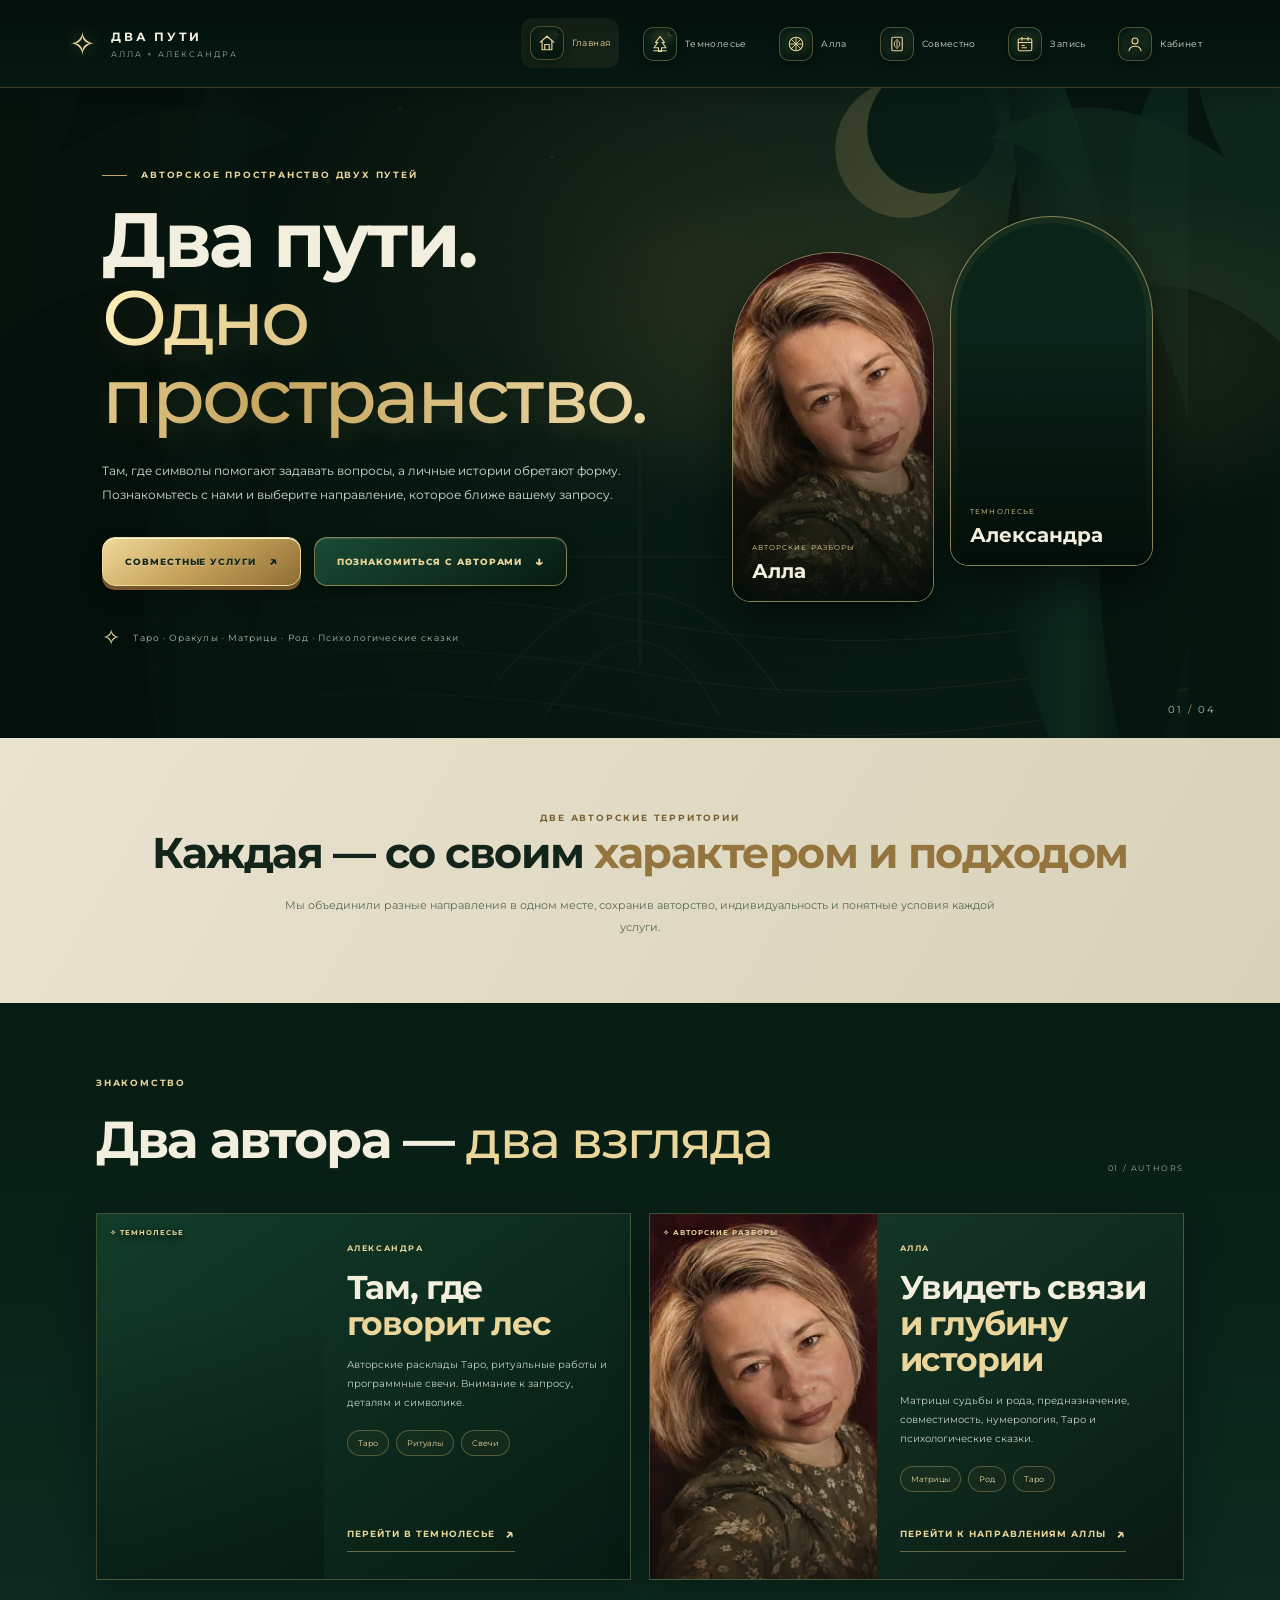
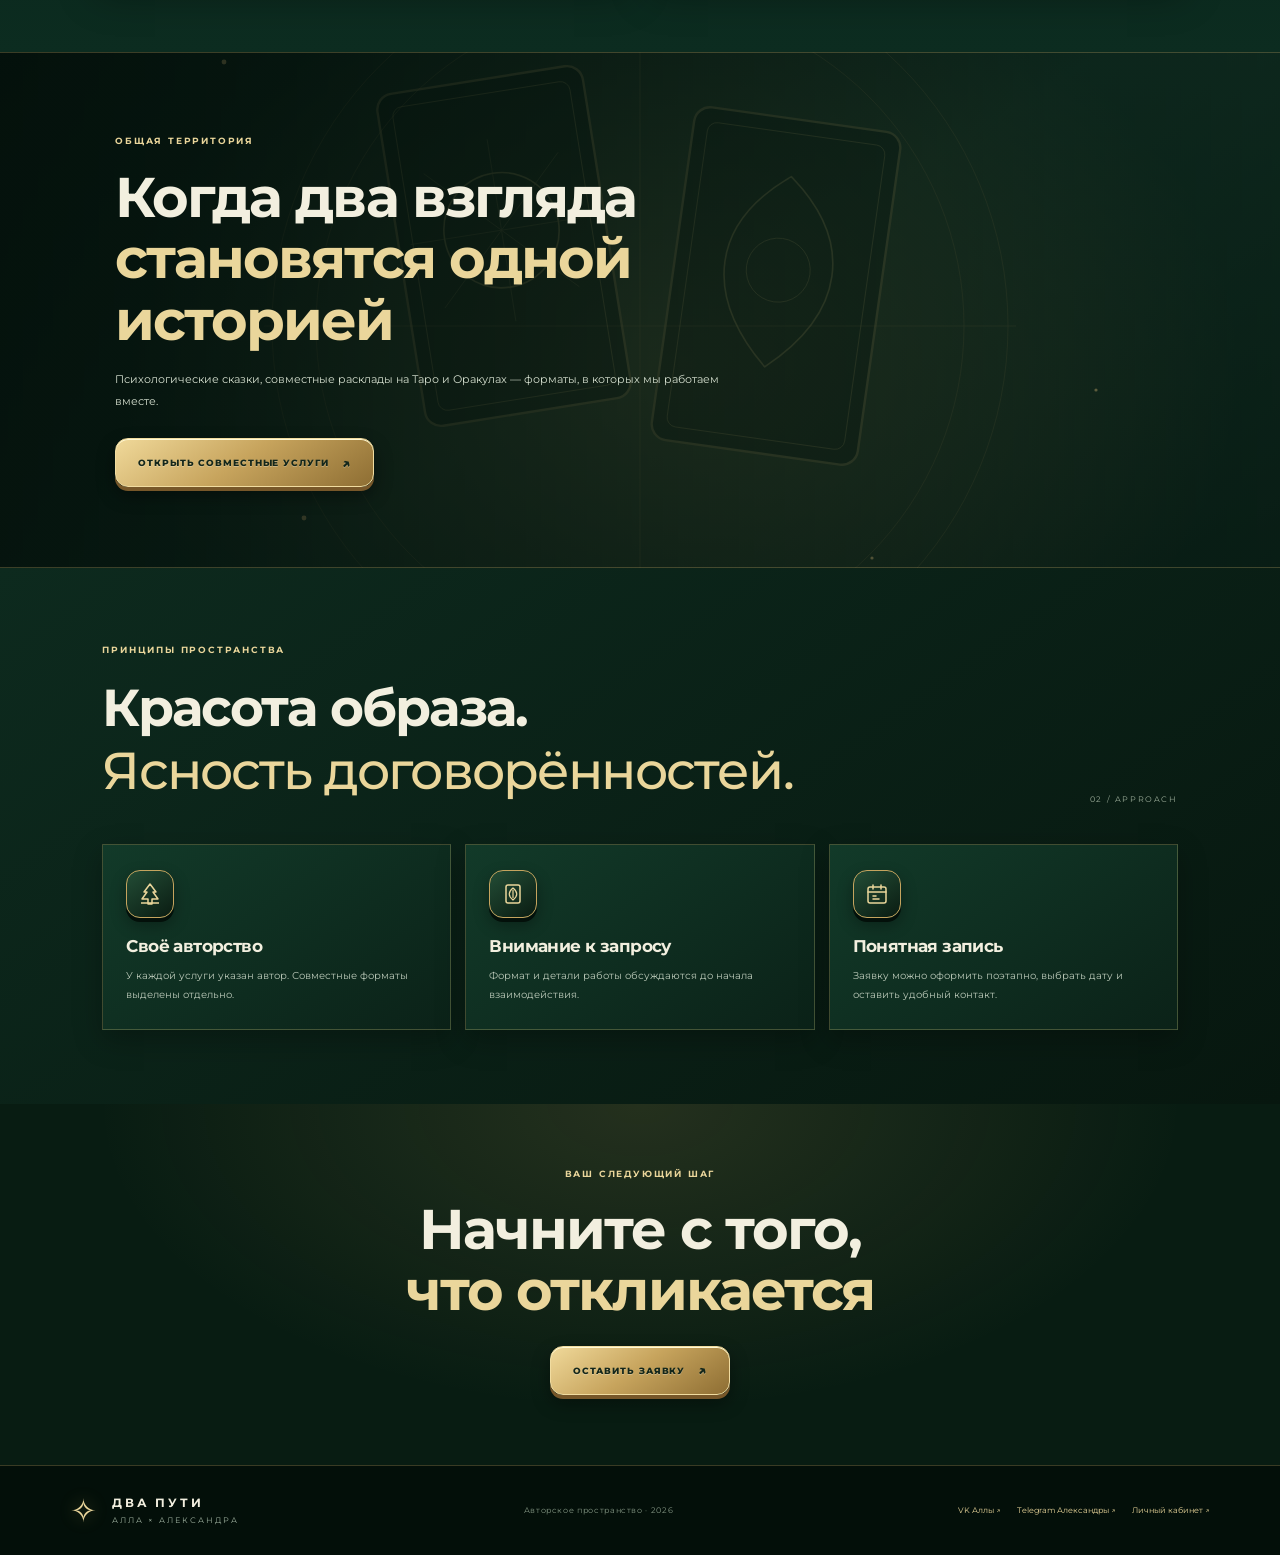
==== index.html @ b00754e8 "Refresh index.html for Dva Puti" ====
<!doctype html>
<html lang="ru"><head><meta charset="utf-8"><meta name="viewport" content="width=device-width,initial-scale=1"><meta name="theme-color" content="#061912"><meta name="description" content="Два авторских пространства Аллы и Александры: Темнолесье, матрицы, Таро, Оракулы и психологические сказки."><title>Два пути · Алла × Александра</title><link rel="preconnect" href="https://fonts.googleapis.com"><link rel="preconnect" href="https://fonts.gstatic.com" crossorigin><link href="https://fonts.googleapis.com/css2?family=Montserrat:wght@300;400;500;600;700;800&display=swap" rel="stylesheet"><link rel="stylesheet" href="styles.css?v=3"></head>
<body><div id="siteHeader"></div><main>
<section class="hero bg-forest"><div class="hero-shade"></div><div class="hero-copy reveal"><p class="eyebrow"><i></i> АВТОРСКОЕ ПРОСТРАНСТВО ДВУХ ПУТЕЙ</p><h1>Два пути.<br><em>Одно пространство.</em></h1><p class="lead">Там, где символы помогают задавать вопросы, а личные истории обретают форму. Познакомьтесь с нами и выберите направление, которое ближе вашему запросу.</p><div class="hero-actions"><a class="button button-gold" href="joint.html">Совместные услуги <span>↗</span></a><a class="button button-glass" href="#authors">Познакомиться с авторами <span>↓</span></a></div><div class="hero-note"><span class="note-star">✧</span><span>Таро · Оракулы · Матрицы · Род · Психологические сказки</span></div></div><div class="hero-portraits reveal"><a href="alla.html" class="portrait-card"><img src="assets/alla-portrait.webp" alt="Портрет Аллы"><span class="portrait-label"><small>АВТОРСКИЕ РАЗБОРЫ</small><b>Алла</b></span></a><a href="alexandra.html" class="portrait-card"><img src="assets/alexandra-portrait.webp" alt="Портрет Александры"><span class="portrait-label"><small>ТЕМНОЛЕСЬЕ</small><b>Александра</b></span></a><div class="portrait-glow"></div></div><span class="hero-index">01 <i>/</i> 04</span></section>
<section class="intro-strip"><span class="eyebrow">ДВЕ АВТОРСКИЕ ТЕРРИТОРИИ</span><h2>Каждая — со своим <em>характером и подходом</em></h2><p>Мы объединили разные направления в одном месте, сохранив авторство, индивидуальность и понятные условия каждой услуги.</p></section>
<section class="author-section" id="authors"><div class="section-heading"><div><p class="eyebrow">ЗНАКОМСТВО</p><h2>Два автора — <em>два взгляда</em></h2></div><span class="section-index">01 / AUTHORS</span></div><div class="author-grid">
<article class="author-feature author-feature-forest reveal"><div class="author-photo"><img src="assets/alexandra-portrait.webp" alt="Александра"><span class="photo-stamp">✧ ТЕМНОЛЕСЬЕ</span></div><div class="author-copy"><p class="eyebrow">АЛЕКСАНДРА</p><h3>Там, где<br><em>говорит лес</em></h3><p>Авторские расклады Таро, ритуальные работы и программные свечи. Внимание к запросу, деталям и символике.</p><div class="tag-row"><span>Таро</span><span>Ритуалы</span><span>Свечи</span></div><a class="text-link" href="alexandra.html">Перейти в Темнолесье <b>↗</b></a></div></article>
<article class="author-feature author-feature-alla reveal"><div class="author-photo"><img src="assets/alla-portrait.webp" alt="Алла"><span class="photo-stamp">✧ АВТОРСКИЕ РАЗБОРЫ</span></div><div class="author-copy"><p class="eyebrow">АЛЛА</p><h3>Увидеть связи<br><em>и глубину истории</em></h3><p>Матрицы судьбы и рода, предназначение, совместимость, нумерология, Таро и психологические сказки.</p><div class="tag-row"><span>Матрицы</span><span>Род</span><span>Таро</span></div><a class="text-link" href="alla.html">Перейти к направлениям Аллы <b>↗</b></a></div></article></div></section>
<section class="joint-banner bg-oracle reveal"><div class="joint-banner-inner"><p class="eyebrow">ОБЩАЯ ТЕРРИТОРИЯ</p><h2>Когда два взгляда<br><em>становятся одной историей</em></h2><p>Психологические сказки, совместные расклады на Таро и Оракулах — форматы, в которых мы работаем вместе.</p><a href="joint.html" class="button button-gold">Открыть совместные услуги <span>↗</span></a></div></section>
<section class="values-section"><div class="section-heading"><div><p class="eyebrow">ПРИНЦИПЫ ПРОСТРАНСТВА</p><h2>Красота образа.<br><em>Ясность договорённостей.</em></h2></div><span class="section-index">02 / APPROACH</span></div><div class="values-grid"><article class="value-card reveal"><span class="value-icon"><svg><use href="assets/icons.svg#i-forest"/></svg></span><h3>Своё авторство</h3><p>У каждой услуги указан автор. Совместные форматы выделены отдельно.</p></article><article class="value-card reveal"><span class="value-icon"><svg><use href="assets/icons.svg#i-oracle"/></svg></span><h3>Внимание к запросу</h3><p>Формат и детали работы обсуждаются до начала взаимодействия.</p></article><article class="value-card reveal"><span class="value-icon"><svg><use href="assets/icons.svg#i-booking"/></svg></span><h3>Понятная запись</h3><p>Заявку можно оформить поэтапно, выбрать дату и оставить удобный контакт.</p></article></div></section>
<section class="closing-cta"><p class="eyebrow">ВАШ СЛЕДУЮЩИЙ ШАГ</p><h2>Начните с того,<br><em>что откликается</em></h2><a href="booking.html" class="button button-gold">Оставить заявку <span>↗</span></a></section></main><div id="siteFooter"></div><script src="services.js?v=3"></script><script src="app.js?v=3"></script></body></html>
---- styles.css ----
:root{
 --forest:#061912;--forest-2:#0b241a;--emerald:#123d2d;--emerald-2:#1a513b;--deep:#04110c;
 --gold:#c5a45e;--gold-light:#ead69b;--gold-dark:#8d6d32;--cream:#f2efdf;--paper:#e9e3d0;
 --muted:#b9c7ba;--line:rgba(214,184,111,.26);--serif:Montserrat,Arial,sans-serif;--sans:Montserrat,Arial,sans-serif
}
*{box-sizing:border-box}
html{scroll-behavior:smooth}
body{margin:0;background:var(--forest);color:var(--cream);font-family:Montserrat,Arial,sans-serif;font-weight:400;opacity:0;transform:translateY(7px);transition:opacity .32s ease,transform .32s ease}
body.page-ready{opacity:1;transform:none}
body.page-leaving{opacity:0;transform:translateY(-7px)}
a{color:inherit;text-decoration:none}
button,input,select,textarea{font:inherit}
img{display:block;max-width:100%}
[hidden]{display:none!important}
.header{height:88px;padding:0 clamp(18px,5.4vw,82px);display:flex;align-items:center;justify-content:space-between;gap:22px;position:relative;z-index:20;background:linear-gradient(180deg,rgba(3,15,10,.97),rgba(6,25,18,.94));border-bottom:1px solid var(--line);box-shadow:0 7px 24px rgba(0,0,0,.18)}
.brand{display:flex;align-items:center;gap:12px;flex:none;letter-spacing:.18em}
.brand-mark{font-size:32px;color:var(--gold-light);text-shadow:0 0 18px rgba(209,177,103,.45)}
.brand b{display:block;font-size:12px;font-weight:700;letter-spacing:.23em}
.brand small{display:block;margin-top:5px;font-size:8px;letter-spacing:.25em;color:#9cae9d}
.nav{display:flex;align-items:center;justify-content:flex-end;gap:clamp(5px,1.15vw,17px)}
.nav-link{display:flex;align-items:center;gap:8px;padding:8px 9px;border-radius:12px;color:#d4ddcf;font-size:9px;letter-spacing:.04em;transition:color .2s,background .2s,transform .2s}
.nav-link:hover,.nav-link.active{color:var(--gold-light);background:rgba(214,184,111,.07);transform:translateY(-1px)}
.nav-art{width:34px;height:34px;display:grid;place-items:center;flex:none;border-radius:10px;border:1px solid rgba(214,184,111,.32);background-size:cover;background-position:center;box-shadow:inset 0 0 14px rgba(3,14,9,.6),0 4px 10px #0005}
.nav-art svg{width:18px;height:18px;color:var(--gold-light);filter:drop-shadow(0 1px 4px #000)}
.nav-home{background-image:linear-gradient(#071a12aa,#071a12cc),url("assets/forest-bg.svg")}
.nav-forest{background-image:linear-gradient(#071a1266,#071a12bb),url("assets/forest-bg.svg")}
.nav-matrix{background-image:linear-gradient(#071a1266,#071a12bb),url("assets/matrix-bg.svg")}
.nav-oracle{background-image:linear-gradient(#071a1266,#071a12bb),url("assets/oracle-bg.svg")}
.nav-booking{background-image:linear-gradient(#071a1266,#071a12bb),url("assets/matrix-bg.svg")}
.nav-user{background-image:linear-gradient(#071a1266,#071a12bb),url("assets/oracle-bg.svg")}
.menu-toggle{display:none;border:1px solid var(--line);border-radius:10px;background:linear-gradient(145deg,#1b5139,#0c2a1e);color:var(--gold-light);width:42px;height:42px;font-size:23px;cursor:pointer;box-shadow:0 4px 0 #04110c,0 7px 16px #0006}
main{overflow:hidden}
.bg-forest{background-image:linear-gradient(90deg,rgba(3,15,10,.88),rgba(5,25,17,.58)),url("assets/forest-bg.svg");background-size:cover;background-position:center}
.bg-oracle{background-image:linear-gradient(90deg,rgba(3,15,10,.86),rgba(5,25,17,.53)),url("assets/oracle-bg.svg");background-size:cover;background-position:center}
.bg-matrix{background-image:linear-gradient(90deg,rgba(3,15,10,.88),rgba(5,25,17,.58)),url("assets/matrix-bg.svg");background-size:cover;background-position:center}
.bg-matrix-light{background-image:linear-gradient(90deg,rgba(3,15,10,.77),rgba(5,25,17,.72)),url("assets/matrix-bg.svg");background-size:cover;background-position:center}
.eyebrow{font-size:9px;line-height:1.8;letter-spacing:.2em;font-weight:700;color:var(--gold-light);text-transform:uppercase;margin:0 0 17px}
.eyebrow i{display:inline-block;width:25px;height:1px;background:var(--gold);vertical-align:middle;margin-right:9px}
h1,h2,h3,h4,p{margin-top:0}
h1,h2,h3{letter-spacing:-.035em}
h1 em,h2 em,h3 em{font-style:normal;color:var(--gold-light)}
.button{position:relative;isolation:isolate;display:inline-flex;align-items:center;justify-content:center;gap:13px;min-height:49px;padding:14px 22px;border-radius:13px;border:1px solid transparent;text-transform:uppercase;letter-spacing:.1em;font-size:9px;font-weight:800;cursor:pointer;transition:transform .18s,filter .18s,box-shadow .18s}
.button span{font-size:14px;line-height:1}
.button:hover{transform:translateY(-3px);filter:brightness(1.08)}
.button:active{transform:translateY(1px);box-shadow:0 1px 0 #04100b!important}
.button-gold{color:#14271b;background:linear-gradient(145deg,#f0d99a 0%,#c7a45d 48%,#8e6e33 100%);border-color:#f1dca0;box-shadow:inset 0 1px 0 #fff9d6,0 4px 0 #775729,0 8px 18px #0006;text-shadow:0 1px 0 rgba(255,255,255,.28)}
.button-glass{color:var(--gold-light);background:linear-gradient(145deg,rgba(28,81,57,.9),rgba(7,27,18,.95));border-color:rgba(219,190,119,.54);box-shadow:inset 0 1px 0 #ffffff20,0 4px 0 #031009,0 8px 17px #0005}
.button-outline{color:var(--gold-light);background:transparent;border-color:var(--line);box-shadow:inset 0 1px 0 #ffffff12,0 4px 0 #031009}
.button-dark{color:var(--gold-light);background:linear-gradient(145deg,#17442f,#07190f);border-color:#947947;box-shadow:inset 0 1px 0 #ffffff1c,0 4px 0 #020c07,0 8px 16px #0006}
.text-link{display:inline-flex;align-items:center;gap:10px;font-size:9px;text-transform:uppercase;letter-spacing:.12em;font-weight:700;color:var(--gold-light);border-bottom:1px solid rgba(221,190,120,.45);padding-bottom:8px}
.text-link b{font-size:15px}
.hero{min-height:650px;display:grid;grid-template-columns:1.08fr .92fr;align-items:center;gap:4vw;padding:70px clamp(26px,8vw,125px) 78px;position:relative;isolation:isolate}
.hero-shade{position:absolute;inset:0;background:radial-gradient(ellipse at 76% 40%,rgba(189,157,81,.17),transparent 34%),linear-gradient(90deg,rgba(3,14,9,.38),transparent 70%);z-index:-1}
.hero-copy{max-width:680px;position:relative;z-index:2}
.hero h1,.profile-hero h1,.subhero h1{font-size:clamp(45px,6vw,80px);line-height:1.02;font-weight:700;margin:0 0 23px}
.hero h1 em,.profile-hero h1 em,.subhero h1 em{font-weight:500;background:linear-gradient(90deg,#fff0bb,#c7a660 50%,#f0ddaa);background-clip:text;-webkit-background-clip:text;color:transparent;text-shadow:0 8px 26px rgba(202,171,102,.16)}
.lead,.profile-hero p:not(.eyebrow),.subhero>p:not(.eyebrow){max-width:610px;font-size:12px;line-height:2;color:#d4ddcf}
.hero-actions{display:flex;flex-wrap:wrap;gap:13px;margin-top:30px}
.hero-note{display:flex;align-items:center;gap:12px;margin-top:38px;color:#a9b9a7;font-size:9px;letter-spacing:.12em}
.note-star{color:var(--gold-light);font-size:22px}
.hero-portraits{display:flex;justify-content:center;align-items:center;gap:16px;position:relative;min-height:460px}
.portrait-card{position:relative;display:block;width:min(43%,240px);height:350px;overflow:hidden;border:1px solid rgba(222,193,127,.6);border-radius:110px 110px 20px 20px;background:#0b241a;box-shadow:0 18px 48px #0009,inset 0 0 0 6px rgba(222,193,127,.06);transition:transform .4s}
.portrait-card:first-child{transform:translateY(18px)}
.portrait-card:last-of-type{transform:translateY(-18px)}
.portrait-card:hover{transform:translateY(-6px) scale(1.02)}
.portrait-card img{width:100%;height:100%;object-fit:cover;object-position:center;filter:saturate(.85)}
.portrait-card:after{content:"";position:absolute;inset:30% 0 0;background:linear-gradient(transparent,rgba(2,12,7,.94))}
.portrait-label{position:absolute;left:19px;right:10px;bottom:18px;z-index:1}
.portrait-label small{display:block;font-size:7px;letter-spacing:.16em;color:var(--gold-light);margin-bottom:7px}
.portrait-label b{font-size:20px;font-weight:700}
.portrait-glow{position:absolute;width:85%;height:70%;top:10%;left:8%;background:radial-gradient(ellipse,rgba(203,172,103,.16),transparent 65%);z-index:-1;pointer-events:none}
.hero-index{position:absolute;right:clamp(24px,5vw,70px);bottom:22px;color:#aebca8;font-size:10px;letter-spacing:.2em}
.hero-index i{font-style:normal;color:var(--gold)}
.intro-strip{padding:68px 22px 65px;text-align:center;background:linear-gradient(120deg,#e9e3d0,#d9d1b8);color:#13251a}
.intro-strip .eyebrow{color:#786033}
.intro-strip h2{font-size:clamp(27px,3.5vw,43px);font-weight:700;margin-bottom:15px}
.intro-strip h2 em{color:#94753e}
.intro-strip p:last-child{max-width:720px;margin:auto;color:#586a57;font-size:11px;line-height:2}
.section,.author-section{padding:72px clamp(22px,7.5vw,110px)}
.section-heading{display:flex;align-items:flex-end;justify-content:space-between;gap:24px;margin-bottom:32px}
.section-heading h2{font-size:clamp(31px,4.3vw,52px);font-weight:700;margin:0 0 10px}
.section-heading h2 em{font-weight:500}
.section-subtitle{max-width:700px;font-size:11px;line-height:1.9;color:#b9c8ba;margin:0}
.section-index{font-size:8px;letter-spacing:.2em;color:#9aab98;white-space:nowrap;padding-bottom:8px}
.author-section{background:linear-gradient(180deg,#071b12,#0c2c20)}
.author-grid{display:grid;grid-template-columns:1fr 1fr;gap:18px}
.author-feature{display:grid;grid-template-columns:.85fr 1.15fr;min-height:365px;border:1px solid var(--line);background:linear-gradient(145deg,#123c2a,#071a12);box-shadow:0 14px 38px #0005}
.author-feature-alla{background:linear-gradient(145deg,#163d2c,#091a12)}
.author-photo{position:relative;overflow:hidden;min-height:365px}
.author-photo:after{content:"";position:absolute;inset:25% 0 0;background:linear-gradient(transparent,rgba(4,16,10,.4))}
.author-photo img{width:100%;height:100%;position:absolute;inset:0;object-fit:cover;object-position:center;filter:saturate(.82)}
.author-feature-forest .author-photo img{object-position:52% center}
.photo-stamp{position:absolute;left:13px;right:10px;top:14px;z-index:1;font-size:7px;letter-spacing:.14em;font-weight:700;color:var(--gold-light);text-shadow:0 2px 7px #000}
.author-copy{padding:27px 23px;display:flex;flex-direction:column;align-items:flex-start}
.author-copy .eyebrow{font-size:8px;margin-bottom:14px}
.author-copy h3{font-size:clamp(24px,2.6vw,35px);line-height:1.08;margin:0 0 13px}
.author-copy>p:not(.eyebrow){font-size:10px;line-height:1.9;color:#c4d0c0;margin:0}
.tag-row,.service-chips{display:flex;flex-wrap:wrap;gap:7px;margin:18px 0}
.tag-row span,.service-chips span{border:1px solid rgba(214,184,111,.34);border-radius:30px;padding:7px 10px;font-size:8px;color:var(--gold-light);background:#c5a45e0b}
.author-copy .text-link{margin-top:auto}
.joint-banner{padding:80px clamp(25px,9vw,130px);position:relative;border-block:1px solid var(--line)}
.joint-banner-inner{max-width:660px}
.joint-banner h2,.joint-note h2,.closing-cta h2{font-size:clamp(34px,4.6vw,56px);line-height:1.1;margin:0 0 17px}
.joint-banner p:not(.eyebrow),.joint-note p:not(.eyebrow){max-width:620px;font-size:11px;line-height:2;color:#d4dece}
.joint-banner .button{margin-top:15px}
.values-section{padding:74px clamp(25px,8vw,115px);background:linear-gradient(145deg,#0d2a1e,#07170f)}
.values-grid{display:grid;grid-template-columns:repeat(3,1fr);gap:14px}
.value-card{padding:25px 23px;background:linear-gradient(145deg,#123a29,#0b2218);border:1px solid var(--line);box-shadow:0 10px 27px #0004}
.value-icon{width:48px;height:48px;display:grid;place-items:center;border:1px solid var(--gold);border-radius:14px;background:linear-gradient(145deg,#234d36,#0a1c12);box-shadow:0 4px 0 #03100a,0 7px 16px #0005;margin-bottom:18px}
.value-icon svg{width:24px;height:24px;color:var(--gold-light)}
.value-card h3{font-size:17px;margin:0 0 10px}
.value-card p{font-size:10px;line-height:1.9;color:#b9c7b7;margin:0}
.closing-cta{padding:62px 20px 70px;text-align:center;background:radial-gradient(ellipse at 50% 0,rgba(197,164,94,.15),transparent 60%),#081c12}
.closing-cta h2{margin-bottom:24px}
.footer{padding:25px clamp(20px,5.5vw,82px);display:flex;align-items:center;justify-content:space-between;gap:20px;background:#030f09;border-top:1px solid var(--line)}
.footer>p{font-size:8px;color:#829482;letter-spacing:.08em;margin:0}
.footer-links{display:flex;gap:16px}
.footer-links a{font-size:8px;color:var(--gold-light)}
.profile-hero{padding:68px clamp(26px,8vw,120px);min-height:460px;display:grid;grid-template-columns:1.1fr .9fr;align-items:center;gap:35px;position:relative;border-bottom:1px solid var(--line)}
.profile-hero-text{max-width:680px;position:relative;z-index:1}
.profile-hero h1{margin-bottom:18px}
.profile-hero .button{margin-top:12px}
.profile-photo{height:365px;width:min(100%,330px);justify-self:center;position:relative;overflow:hidden;border-radius:155px 155px 22px 22px;border:1px solid rgba(221,192,126,.7);padding:8px;background:linear-gradient(145deg,#d6b66c,#5c4725,#d7bc7b);box-shadow:0 18px 44px #0009,0 0 32px rgba(199,165,91,.15)}
.profile-photo img{height:100%;width:100%;object-fit:cover;border-radius:150px 150px 16px 16px}
.photo-corner{position:absolute;right:21px;top:18px;color:#f3dfa3;font-size:23px;text-shadow:0 2px 8px #000}
.profile-photo-alexandra img{object-position:center}
.profile-photo-alla img{object-position:center}
.subhero{padding:75px clamp(26px,8vw,120px);min-height:380px;display:flex;flex-direction:column;align-items:flex-start;justify-content:center;position:relative;border-bottom:1px solid var(--line)}
.subhero h1{margin-bottom:15px}
.subhero>p:not(.eyebrow){max-width:640px}
.subhero .button{margin-top:18px}
.tarot-pricing{display:grid;grid-template-columns:1.05fr .95fr;gap:18px}
.price-table{padding:28px 30px;background:linear-gradient(135deg,#eee9d9,#d9d1ba);color:#14251a;box-shadow:0 12px 25px #0004}
.price-table .eyebrow{color:#836a39}
.price-row{display:flex;justify-content:space-between;align-items:center;gap:18px;padding:12px 0;border-bottom:1px solid rgba(40,57,39,.17);font-size:11px;color:#344839}
.price-row:last-child{border-bottom:0}
.price-row b{font-size:19px;color:#906f33;white-space:nowrap}
.discount-card{padding:27px 30px;background:linear-gradient(145deg,#18462f,#0a2418);border:1px solid var(--line);box-shadow:0 12px 25px #0005}
.discount-sigil{font-size:24px;color:var(--gold-light)}
.discount-card .eyebrow{margin:12px 0 0}
.discount-card strong{display:block;font-size:52px;line-height:1.1;color:var(--gold-light)}
.discount-card h3{font-size:19px;margin:0 0 12px}
.discount-card p{font-size:10px;line-height:1.9;color:#c9d3c5}
.discount-card small{display:block;padding-top:13px;border-top:1px solid var(--line);font-size:8px;letter-spacing:.12em;color:var(--gold-light)}
.info-panel{margin-top:19px;padding:24px 27px;background:linear-gradient(145deg,#123925,#092117);border:1px solid var(--line)}
.info-panel h3,.conditions-panel h3{font-size:19px;margin:0 0 10px}
.info-panel p{font-size:10px;line-height:1.9;color:#c9d4c5;margin-bottom:9px}
.muted{font-size:9px!important;line-height:1.8!important;color:#a3b4a3!important}
.secondary-services{margin-top:28px}
.secondary-services .eyebrow{margin-bottom:12px}
.ritual-section{background-color:#07180f}
.ritual-category{margin:27px 0 0}
.ritual-category h3{font-size:18px;color:var(--gold-light);margin:0 0 13px}
.ritual-grid{display:grid;grid-template-columns:repeat(2,1fr);gap:11px}
.ritual-card{padding:20px 22px;background:linear-gradient(140deg,#e9e3d0,#d5d0bb);color:#16271b;border:1px solid #d2b77b;box-shadow:0 7px 15px #0003}
.ritual-card>div{display:flex;justify-content:space-between;align-items:baseline;gap:12px}
.ritual-card h4{font-size:14px;margin:0}
.ritual-card b{font-size:15px;color:#8c6a31;white-space:nowrap}
.ritual-card p{font-size:9px;line-height:1.8;color:#596954;margin:9px 0 0}
.conditions-panel{margin-top:28px;padding:25px 27px;background:linear-gradient(135deg,#163c29,#092017);border:1px solid var(--line)}
.conditions-panel h3{color:var(--gold-light)}
.conditions-panel ul{margin:0;padding-left:18px;color:#c8d2c3;font-size:9px;line-height:2}
.conditions-panel>p{font-size:8px;color:#9fb19f;line-height:1.8;border-top:1px solid var(--line);padding-top:12px;margin:14px 0 0}
.candle-section{border-block:1px solid var(--line)}
.candle-layout{display:grid;grid-template-columns:.85fr 1.15fr;gap:30px;align-items:center}
.candle-art{height:320px;border:1px solid var(--line);position:relative;display:flex;align-items:flex-end;justify-content:center;gap:19px;padding-bottom:55px;background:radial-gradient(ellipse at 50% 35%,rgba(211,179,107,.25),transparent 45%),linear-gradient(145deg,#183c2a,#07180f);box-shadow:inset 0 0 40px #0005}
.candle-art:before{content:"";position:absolute;inset:16px;border:1px solid rgba(211,179,107,.27)}
.candle{display:block;width:33px;position:relative;z-index:1;border-radius:4px 4px 2px 2px;box-shadow:inset -7px 0 8px #0005,0 0 14px #0005}
.candle:before{content:"";position:absolute;left:50%;top:-9px;width:2px;height:10px;background:#e8d6a0}
.candle-red{height:135px;background:linear-gradient(90deg,#713126,#b65f42)}
.candle-gold{height:180px;background:linear-gradient(90deg,#8b793d,#cfb46b)}
.candle-green{height:152px;background:linear-gradient(90deg,#234b35,#66835b)}
.candle-stars{position:absolute;right:28px;top:22px;color:var(--gold-light);font-size:24px}
.candle-info h3{font-size:22px;margin:0 0 13px}
.candle-info p{font-size:10px;line-height:1.9;color:#c5d0c2}
.candle-info .price-row{border-color:var(--line);color:#d8e0d3}
.candle-info .price-row b{color:var(--gold-light)}
.candle-info .button{margin-top:18px}
.direction-grid{display:grid;grid-template-columns:repeat(3,1fr);gap:13px}
.direction-card{min-height:250px;display:flex;flex-direction:column;padding:23px;background:linear-gradient(145deg,#153f2d,#092017);border:1px solid var(--line);box-shadow:0 10px 25px #0004;position:relative}
.direction-number{position:absolute;top:14px;right:18px;font-size:22px;font-weight:800;color:#9f854e66}
.direction-card .eyebrow{font-size:8px;margin:0 0 19px}
.direction-card h3{font-size:17px;margin:0 0 11px;color:var(--gold-light)}
.direction-card p:not(.eyebrow){font-size:9px;line-height:1.9;color:#c1cebf;margin:0 0 18px}
.direction-card a{display:flex;align-items:center;justify-content:space-between;gap:8px;margin-top:auto;padding-top:11px;border-top:1px solid var(--line);color:var(--gold-light);font-size:8px;letter-spacing:.09em;text-transform:uppercase;font-weight:700}
.light-panel{padding:44px clamp(25px,7vw,100px);border:1px solid var(--line)}
.light-panel-content{max-width:750px}
.light-panel h2{font-size:clamp(30px,4vw,45px);line-height:1.15;margin:0 0 18px}
.light-panel p:not(.eyebrow){font-size:11px;line-height:2;color:#d2ddce}
.light-panel .button{margin-top:15px}
.joint-grid{display:grid;grid-template-columns:repeat(3,1fr);gap:15px}
.joint-card{display:flex;flex-direction:column;min-height:370px;background:linear-gradient(145deg,#143d2b,#07180f);border:1px solid var(--line);box-shadow:0 12px 30px #0005}
.joint-visual{height:145px;display:flex;align-items:center;justify-content:center;position:relative;background-size:cover;background-position:center;border-bottom:1px solid var(--line)}
.joint-story .joint-visual{background-image:linear-gradient(#04150daa,#04150d66),url("assets/oracle-bg.svg")}
.joint-tarot .joint-visual{background-image:linear-gradient(#04150daa,#04150d66),url("assets/forest-bg.svg")}
.joint-oracle .joint-visual{background-image:linear-gradient(#04150daa,#04150d66),url("assets/matrix-bg.svg")}
.joint-visual span{position:absolute;left:16px;top:13px;color:var(--gold-light);font-size:9px;letter-spacing:.15em}
.joint-visual svg{width:48px;height:48px;color:var(--gold-light);filter:drop-shadow(0 0 12px #c5a45e66)}
.joint-copy{padding:22px;display:flex;flex:1;flex-direction:column;align-items:flex-start}
.joint-copy .eyebrow{font-size:7px;margin-bottom:12px}
.joint-copy h3{font-size:23px;line-height:1.18;margin:0 0 12px}
.joint-copy p:not(.eyebrow){font-size:9px;line-height:1.9;color:#c5d0c1;margin:0 0 20px}
.joint-copy .button{margin-top:auto}
.joint-note{padding:55px clamp(25px,8vw,115px);border-block:1px solid var(--line)}
.joint-note .button{margin-top:12px}
.booking-section{padding-top:52px}
.booking-shell{max-width:880px;margin:auto;background:linear-gradient(145deg,#0f3122,#07190f);border:1px solid var(--line);padding:clamp(18px,3vw,34px);box-shadow:0 18px 45px #0005}
.step-track{display:grid;grid-template-columns:1fr 44px 1fr 44px 1fr;align-items:center;margin-bottom:32px}
.step{display:flex;align-items:center;gap:10px;color:#829783;opacity:.65}
.step b{width:33px;height:33px;display:grid;place-items:center;border-radius:50%;border:1px solid var(--line);font-size:9px;color:var(--gold-light)}
.step span{font-size:8px;letter-spacing:.08em;text-transform:uppercase}
.step.active{opacity:1;color:var(--gold-light)}
.step.active b{background:linear-gradient(145deg,#e7d298,#a27b3a);color:#13241a;border-color:#f0d99b;box-shadow:0 3px 0 #6e542d}
.step-track>i{height:1px;background:var(--line)}
.booking-step{display:none;animation:step-in .25s ease both}
.booking-step.active{display:block}
@keyframes step-in{from{opacity:0;transform:translateX(12px)}to{opacity:1;transform:none}}
.booking-step h2{font-size:clamp(27px,3.4vw,39px);margin:0 0 22px}
.booking-step label,.auth-form label{display:grid;gap:8px;margin:0 0 16px;color:#dbe3d5;font-size:9px;letter-spacing:.06em;font-weight:600}
.booking-step input,.booking-step select,.booking-step textarea,.auth-form input{width:100%;padding:14px 13px;border:1px solid rgba(214,184,111,.29);border-radius:7px;background:#061b11;color:#f2efdf;font-size:11px;outline:none;box-shadow:inset 0 2px 9px #0005;accent-color:var(--gold)}
.booking-step input:focus,.booking-step select:focus,.booking-step textarea:focus,.auth-form input:focus{border-color:var(--gold-light);box-shadow:0 0 0 3px rgba(197,164,94,.12)}
.booking-step input::placeholder,.booking-step textarea::placeholder,.auth-form input::placeholder{color:#7f9481}
.booking-step select option{background:#0c291b;color:var(--cream)}
.booking-step textarea{resize:vertical;min-height:105px}
.form-two{display:grid;grid-template-columns:1fr 1fr;gap:14px}
.date-picker-wrap{display:grid;grid-template-columns:1fr 48px;gap:7px}
.calendar-trigger{display:grid;place-items:center;border:1px solid var(--gold);border-radius:8px;background:linear-gradient(145deg,#c7a45e,#82602d);color:#16261a;box-shadow:0 3px 0 #624b27;cursor:pointer}
.calendar-trigger svg{width:20px;height:20px}
.selection-summary{padding:17px 19px;background:#061a11;border-left:2px solid var(--gold);color:#bfcbbd;font-size:10px;line-height:1.9;margin:13px 0 20px}
.form-tip{font-size:8px;line-height:1.8;color:#9eb19f;margin:8px 0 18px}
.optional-label{color:#829582;font-weight:400}
.form-actions{display:flex;align-items:center;justify-content:space-between;gap:12px;margin-top:24px}
.consent{display:flex!important;grid-template-columns:19px 1fr!important;align-items:start;gap:10px!important;font-size:8px!important;line-height:1.7;color:#b7c6b6!important}
.consent input{width:17px!important;height:17px!important;padding:0!important;margin:1px 0 0;flex:none}
.booking-success{text-align:center;padding:24px 10px 15px;animation:step-in .3s ease both}
.success-icon{width:56px;height:56px;display:grid;place-items:center;margin:0 auto 20px;border-radius:50%;background:linear-gradient(145deg,#e8d194,#a78240);color:#0c2116;font-size:25px;box-shadow:0 5px 0 #755a2f}
.booking-success h2{font-size:33px;margin:0 0 12px}
.booking-success>p:not(.eyebrow){max-width:520px;margin:0 auto 23px;font-size:10px;line-height:1.9;color:#c2cec0}
.booking-success .button{margin-bottom:14px}
.booking-disclaimer{max-width:880px;margin:20px auto 0;padding:17px 20px;border:1px solid var(--line);background:#06180f;color:#9eb09f;font-size:8px;line-height:1.9}
.booking-disclaimer b{color:var(--gold-light);font-size:9px}
.account-section{padding-top:48px}
.account-shell{max-width:750px;margin:auto;padding:clamp(20px,4vw,38px);border:1px solid var(--line);background:linear-gradient(145deg,#103421,#07190f);box-shadow:0 18px 40px #0005}
.auth-tabs{display:flex;gap:8px;margin-bottom:28px;padding:5px;border-radius:12px;background:#06180f;border:1px solid var(--line)}
.auth-tab{flex:1;padding:12px;border:0;border-radius:8px;background:transparent;color:#a5b5a6;font-size:9px;letter-spacing:.1em;text-transform:uppercase;cursor:pointer}
.auth-tab.active{background:linear-gradient(145deg,#e8d399,#ad8849);color:#15251a;box-shadow:0 3px 0 #73572c}
.auth-form{max-width:500px}
.auth-form .button{margin-top:6px}
.auth-message{min-height:18px;margin:14px 0 0;color:var(--gold-light);font-size:9px}
.auth-message.error{color:#ffb3a8}
.account-welcome h2{font-size:32px;margin:0 0 6px}
.account-subtitle{font-size:19px;margin:30px 0 15px}
.request-list{display:grid;gap:10px;margin-bottom:24px}
.request-card{padding:16px 18px;background:#061a11;border:1px solid var(--line);border-left:3px solid var(--gold)}
.request-card h4{font-size:12px;margin:0 0 9px}
.request-meta{display:flex;flex-wrap:wrap;gap:8px 16px;font-size:8px;color:#aabbab}
.request-status{display:inline-block;margin-top:10px;padding:5px 8px;border:1px solid rgba(210,181,110,.35);border-radius:30px;color:var(--gold-light);font-size:7px;letter-spacing:.1em;text-transform:uppercase}
.empty-state{padding:22px;border:1px dashed var(--line);text-align:center;font-size:9px;line-height:1.8;color:#9fb09f}
.reveal{opacity:0;transform:translateY(24px);transition:opacity .65s ease,transform .65s ease}
.reveal.is-visible{opacity:1;transform:none}
@media(max-width:1100px){.nav-link{gap:6px;padding:7px 6px;font-size:8px}.nav-art{width:30px;height:30px}.author-feature{grid-template-columns:.8fr 1.2fr}.author-copy{padding:23px 18px}.portrait-card{width:44%;height:320px}}
@media(max-width:850px){.header{height:76px}.menu-toggle{display:block}.nav{display:none;position:absolute;top:76px;left:0;right:0;padding:13px 20px 22px;background:rgba(3,15,9,.98);border-bottom:1px solid var(--line);box-shadow:0 16px 25px #0009;align-items:stretch;flex-direction:column;gap:4px}.nav.open{display:flex}.nav-link{padding:9px 12px;font-size:10px}.nav-art{width:38px;height:38px}.hero{grid-template-columns:1fr;padding:55px 25px 64px;gap:20px}.hero-portraits{min-height:355px}.portrait-card{height:320px;max-width:230px}.profile-hero{grid-template-columns:1fr;padding:55px 25px;gap:20px}.profile-photo{height:340px;max-width:300px}.author-grid{grid-template-columns:1fr}.author-feature{max-width:690px;margin:auto;width:100%}.direction-grid{grid-template-columns:repeat(2,1fr)}.joint-grid{grid-template-columns:1fr 1fr}.joint-card:last-child{grid-column:1/-1;min-height:300px}.values-grid{grid-template-columns:1fr 1fr}.section-heading{align-items:flex-start}.section-index{padding-top:8px}}
@media(max-width:600px){.brand b{font-size:11px}.brand small{font-size:7px}.hero{padding:47px 20px 59px;min-height:0}.hero h1,.profile-hero h1,.subhero h1{font-size:clamp(38px,12vw,58px)}.hero-copy .lead,.profile-hero p:not(.eyebrow),.subhero>p:not(.eyebrow){font-size:11px}.hero-actions{flex-direction:column;align-items:stretch}.hero-actions .button{width:100%}.hero-portraits{min-height:295px;gap:10px}.portrait-card{height:275px;width:44%;max-width:190px}.portrait-label{left:12px;bottom:13px}.portrait-label b{font-size:16px}.portrait-label small{font-size:6px}.intro-strip{padding:49px 20px}.section,.author-section{padding:52px 18px}.section-heading{display:block}.section-index{display:block;margin-top:12px}.author-feature{grid-template-columns:.78fr 1.22fr;min-height:300px}.author-photo{min-height:300px}.author-copy{padding:18px 15px}.author-copy h3{font-size:22px}.author-copy>p:not(.eyebrow){font-size:9px}.tag-row span{padding:6px 8px;font-size:7px}.values-grid{grid-template-columns:1fr}.value-card{padding:21px}.joint-banner{padding:55px 22px}.joint-grid{grid-template-columns:1fr}.joint-card:last-child{grid-column:auto}.tarot-pricing{grid-template-columns:1fr}.price-table,.discount-card{padding:22px}.profile-hero{padding:48px 20px}.profile-photo{height:300px;width:260px}.ritual-grid{grid-template-columns:1fr}.candle-layout{grid-template-columns:1fr}.candle-art{height:270px}.direction-grid{grid-template-columns:1fr}.direction-card{min-height:210px}.light-panel{padding:32px 20px}.subhero{padding:52px 21px;min-height:320px}.subhero .button{width:100%}.booking-shell{padding:17px}.step-track{grid-template-columns:1fr 16px 1fr 16px 1fr}.step{gap:6px;flex-direction:column;align-items:flex-start}.step span{font-size:7px}.step b{width:29px;height:29px}.form-two{grid-template-columns:1fr;gap:0}.form-actions{flex-direction:column-reverse;align-items:stretch}.form-actions .button{width:100%}.form-actions>span{display:none}.booking-disclaimer{margin-inline:18px}.footer{align-items:flex-start;flex-direction:column;padding:24px 20px}.footer-links{flex-wrap:wrap}.closing-cta{padding:50px 20px}.closing-cta .button{width:100%}}
@media(max-width:390px){.author-feature{grid-template-columns:1fr}.author-photo{min-height:230px}.author-copy{min-height:250px}.portrait-card{height:250px}.hero-portraits{min-height:270px}}
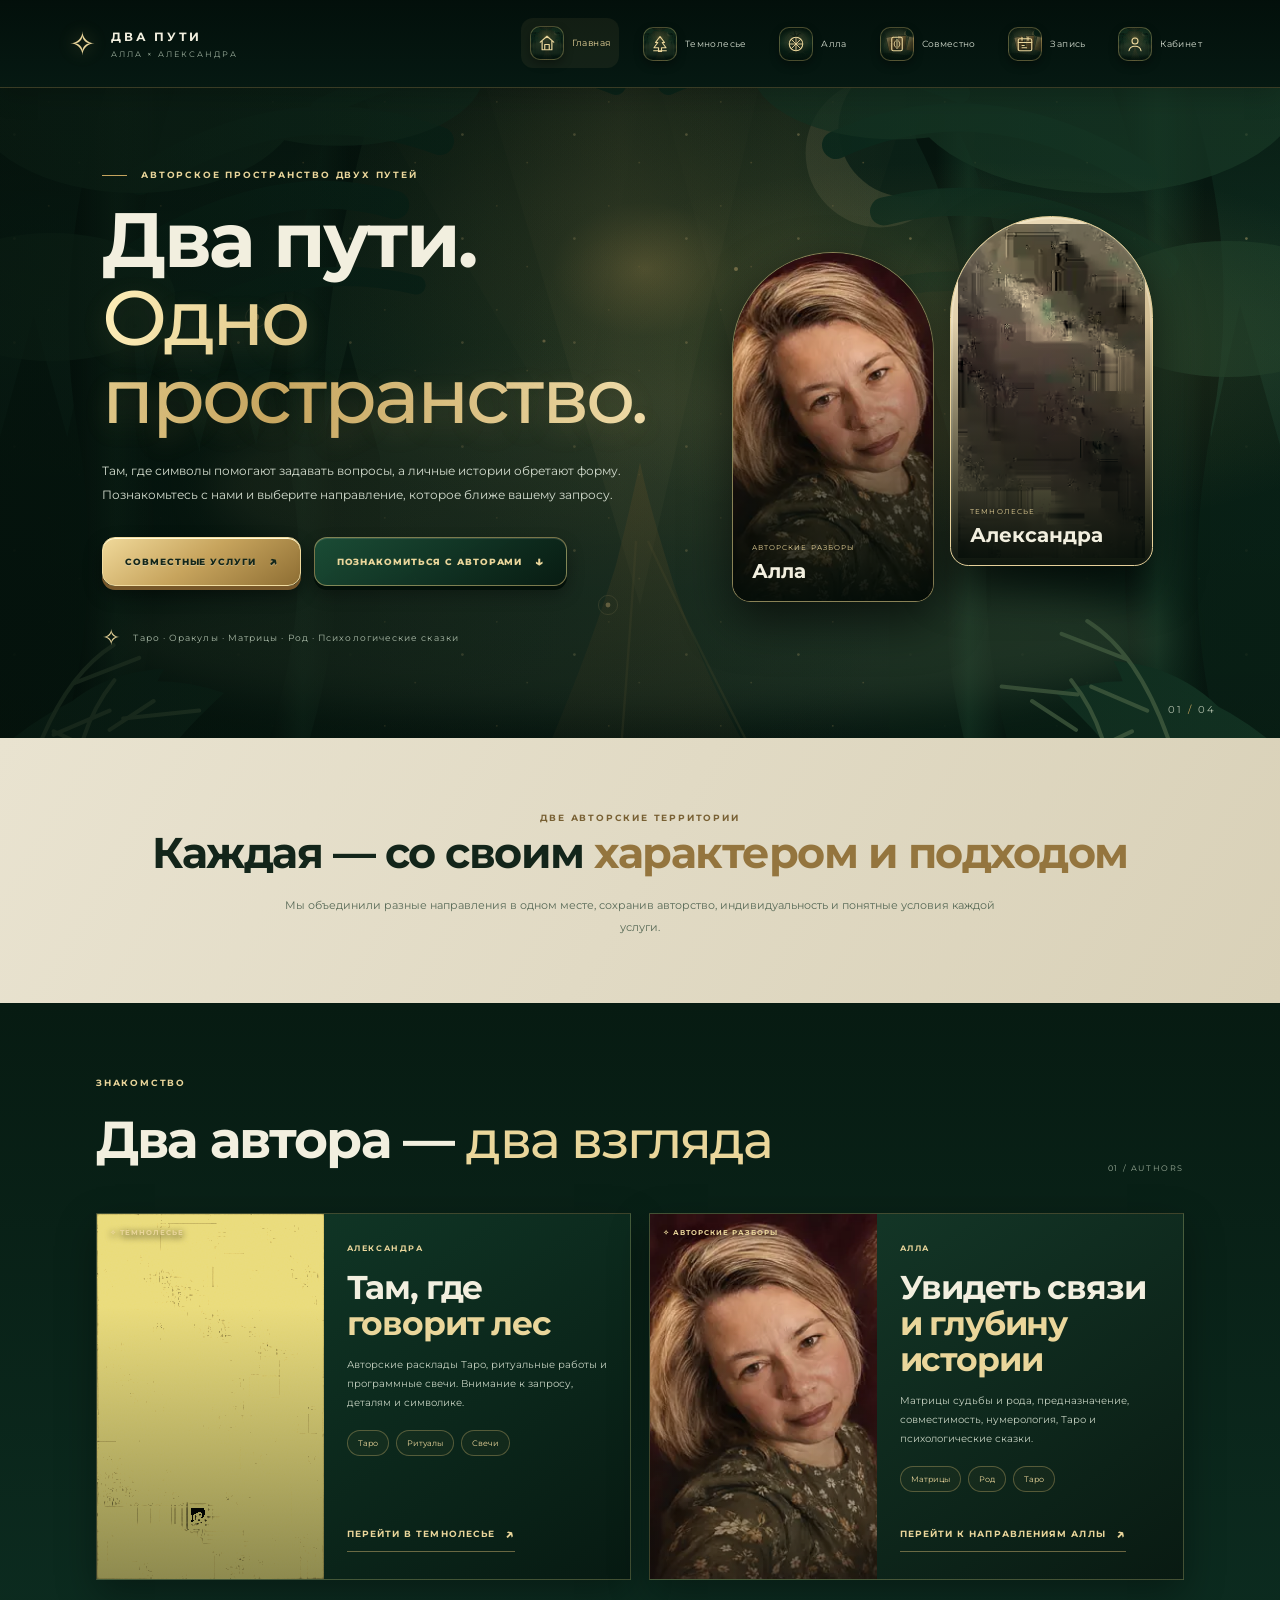
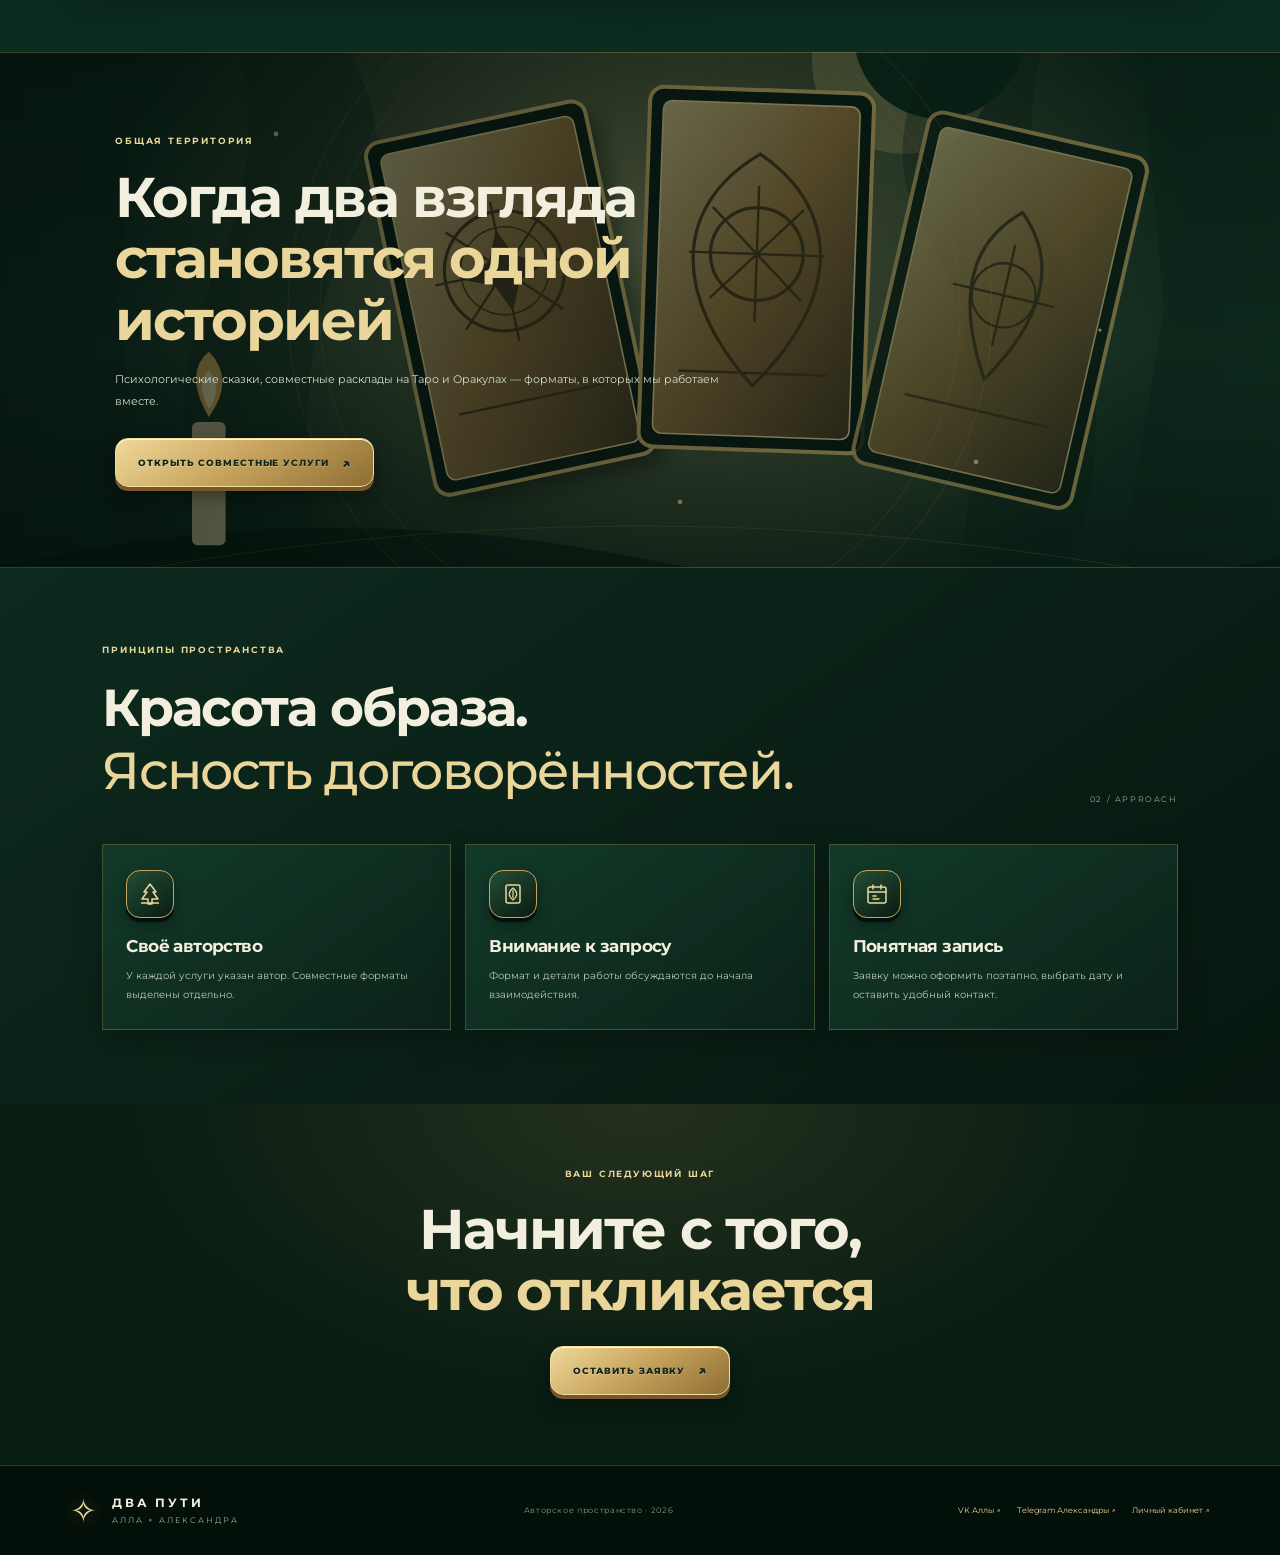
==== commit c3459e11: "Use Alexandra pencil portrait on index.html" ====
--- a/index.html
+++ b/index.html
@@ -1,10 +1,10 @@
 <!doctype html>
 <html lang="ru"><head><meta charset="utf-8"><meta name="viewport" content="width=device-width,initial-scale=1"><meta name="theme-color" content="#061912"><meta name="description" content="Два авторских пространства Аллы и Александры: Темнолесье, матрицы, Таро, Оракулы и психологические сказки."><title>Два пути · Алла × Александра</title><link rel="preconnect" href="https://fonts.googleapis.com"><link rel="preconnect" href="https://fonts.gstatic.com" crossorigin><link href="https://fonts.googleapis.com/css2?family=Montserrat:wght@300;400;500;600;700;800&display=swap" rel="stylesheet"><link rel="stylesheet" href="styles.css?v=3"></head>
 <body><div id="siteHeader"></div><main>
-<section class="hero bg-forest"><div class="hero-shade"></div><div class="hero-copy reveal"><p class="eyebrow"><i></i> АВТОРСКОЕ ПРОСТРАНСТВО ДВУХ ПУТЕЙ</p><h1>Два пути.<br><em>Одно пространство.</em></h1><p class="lead">Там, где символы помогают задавать вопросы, а личные истории обретают форму. Познакомьтесь с нами и выберите направление, которое ближе вашему запросу.</p><div class="hero-actions"><a class="button button-gold" href="joint.html">Совместные услуги <span>↗</span></a><a class="button button-glass" href="#authors">Познакомиться с авторами <span>↓</span></a></div><div class="hero-note"><span class="note-star">✧</span><span>Таро · Оракулы · Матрицы · Род · Психологические сказки</span></div></div><div class="hero-portraits reveal"><a href="alla.html" class="portrait-card"><img src="assets/alla-portrait.webp" alt="Портрет Аллы"><span class="portrait-label"><small>АВТОРСКИЕ РАЗБОРЫ</small><b>Алла</b></span></a><a href="alexandra.html" class="portrait-card"><img src="assets/alexandra-portrait.webp" alt="Портрет Александры"><span class="portrait-label"><small>ТЕМНОЛЕСЬЕ</small><b>Александра</b></span></a><div class="portrait-glow"></div></div><span class="hero-index">01 <i>/</i> 04</span></section>
+<section class="hero bg-forest"><div class="hero-shade"></div><div class="hero-copy reveal"><p class="eyebrow"><i></i> АВТОРСКОЕ ПРОСТРАНСТВО ДВУХ ПУТЕЙ</p><h1>Два пути.<br><em>Одно пространство.</em></h1><p class="lead">Там, где символы помогают задавать вопросы, а личные истории обретают форму. Познакомьтесь с нами и выберите направление, которое ближе вашему запросу.</p><div class="hero-actions"><a class="button button-gold" href="joint.html">Совместные услуги <span>↗</span></a><a class="button button-glass" href="#authors">Познакомиться с авторами <span>↓</span></a></div><div class="hero-note"><span class="note-star">✧</span><span>Таро · Оракулы · Матрицы · Род · Психологические сказки</span></div></div><div class="hero-portraits reveal"><a href="alla.html" class="portrait-card"><img src="assets/alla-portrait.webp" alt="Портрет Аллы"><span class="portrait-label"><small>АВТОРСКИЕ РАЗБОРЫ</small><b>Алла</b></span></a><a href="alexandra.html" class="portrait-card portrait-card-alexandra"><img src="assets/alexandra-pencil.webp" alt="Портрет Александры"><span class="portrait-label"><small>ТЕМНОЛЕСЬЕ</small><b>Александра</b></span></a><div class="portrait-glow"></div></div><span class="hero-index">01 <i>/</i> 04</span></section>
 <section class="intro-strip"><span class="eyebrow">ДВЕ АВТОРСКИЕ ТЕРРИТОРИИ</span><h2>Каждая — со своим <em>характером и подходом</em></h2><p>Мы объединили разные направления в одном месте, сохранив авторство, индивидуальность и понятные условия каждой услуги.</p></section>
 <section class="author-section" id="authors"><div class="section-heading"><div><p class="eyebrow">ЗНАКОМСТВО</p><h2>Два автора — <em>два взгляда</em></h2></div><span class="section-index">01 / AUTHORS</span></div><div class="author-grid">
-<article class="author-feature author-feature-forest reveal"><div class="author-photo"><img src="assets/alexandra-portrait.webp" alt="Александра"><span class="photo-stamp">✧ ТЕМНОЛЕСЬЕ</span></div><div class="author-copy"><p class="eyebrow">АЛЕКСАНДРА</p><h3>Там, где<br><em>говорит лес</em></h3><p>Авторские расклады Таро, ритуальные работы и программные свечи. Внимание к запросу, деталям и символике.</p><div class="tag-row"><span>Таро</span><span>Ритуалы</span><span>Свечи</span></div><a class="text-link" href="alexandra.html">Перейти в Темнолесье <b>↗</b></a></div></article>
+<article class="author-feature author-feature-forest reveal"><div class="author-photo"><img src="assets/alexandra-pencil.webp" alt="Александра"><span class="photo-stamp">✧ ТЕМНОЛЕСЬЕ</span></div><div class="author-copy"><p class="eyebrow">АЛЕКСАНДРА</p><h3>Там, где<br><em>говорит лес</em></h3><p>Авторские расклады Таро, ритуальные работы и программные свечи. Внимание к запросу, деталям и символике.</p><div class="tag-row"><span>Таро</span><span>Ритуалы</span><span>Свечи</span></div><a class="text-link" href="alexandra.html">Перейти в Темнолесье <b>↗</b></a></div></article>
 <article class="author-feature author-feature-alla reveal"><div class="author-photo"><img src="assets/alla-portrait.webp" alt="Алла"><span class="photo-stamp">✧ АВТОРСКИЕ РАЗБОРЫ</span></div><div class="author-copy"><p class="eyebrow">АЛЛА</p><h3>Увидеть связи<br><em>и глубину истории</em></h3><p>Матрицы судьбы и рода, предназначение, совместимость, нумерология, Таро и психологические сказки.</p><div class="tag-row"><span>Матрицы</span><span>Род</span><span>Таро</span></div><a class="text-link" href="alla.html">Перейти к направлениям Аллы <b>↗</b></a></div></article></div></section>
 <section class="joint-banner bg-oracle reveal"><div class="joint-banner-inner"><p class="eyebrow">ОБЩАЯ ТЕРРИТОРИЯ</p><h2>Когда два взгляда<br><em>становятся одной историей</em></h2><p>Психологические сказки, совместные расклады на Таро и Оракулах — форматы, в которых мы работаем вместе.</p><a href="joint.html" class="button button-gold">Открыть совместные услуги <span>↗</span></a></div></section>
 <section class="values-section"><div class="section-heading"><div><p class="eyebrow">ПРИНЦИПЫ ПРОСТРАНСТВА</p><h2>Красота образа.<br><em>Ясность договорённостей.</em></h2></div><span class="section-index">02 / APPROACH</span></div><div class="values-grid"><article class="value-card reveal"><span class="value-icon"><svg><use href="assets/icons.svg#i-forest"/></svg></span><h3>Своё авторство</h3><p>У каждой услуги указан автор. Совместные форматы выделены отдельно.</p></article><article class="value-card reveal"><span class="value-icon"><svg><use href="assets/icons.svg#i-oracle"/></svg></span><h3>Внимание к запросу</h3><p>Формат и детали работы обсуждаются до начала взаимодействия.</p></article><article class="value-card reveal"><span class="value-icon"><svg><use href="assets/icons.svg#i-booking"/></svg></span><h3>Понятная запись</h3><p>Заявку можно оформить поэтапно, выбрать дату и оставить удобный контакт.</p></article></div></section>
--- a/styles.css
+++ b/styles.css
@@ -22,18 +22,18 @@
 .nav-link:hover,.nav-link.active{color:var(--gold-light);background:rgba(214,184,111,.07);transform:translateY(-1px)}
 .nav-art{width:34px;height:34px;display:grid;place-items:center;flex:none;border-radius:10px;border:1px solid rgba(214,184,111,.32);background-size:cover;background-position:center;box-shadow:inset 0 0 14px rgba(3,14,9,.6),0 4px 10px #0005}
 .nav-art svg{width:18px;height:18px;color:var(--gold-light);filter:drop-shadow(0 1px 4px #000)}
-.nav-home{background-image:linear-gradient(#071a12aa,#071a12cc),url("assets/forest-bg.svg")}
-.nav-forest{background-image:linear-gradient(#071a1266,#071a12bb),url("assets/forest-bg.svg")}
-.nav-matrix{background-image:linear-gradient(#071a1266,#071a12bb),url("assets/matrix-bg.svg")}
-.nav-oracle{background-image:linear-gradient(#071a1266,#071a12bb),url("assets/oracle-bg.svg")}
-.nav-booking{background-image:linear-gradient(#071a1266,#071a12bb),url("assets/matrix-bg.svg")}
-.nav-user{background-image:linear-gradient(#071a1266,#071a12bb),url("assets/oracle-bg.svg")}
+.nav-home{background-image:linear-gradient(#071a1250,#071a1290),url("assets/forest-bg.svg")}
+.nav-forest{background-image:linear-gradient(#071a1240,#071a1280),url("assets/forest-bg.svg")}
+.nav-matrix{background-image:linear-gradient(#071a1240,#071a1280),url("assets/matrix-bg.svg")}
+.nav-oracle{background-image:linear-gradient(#071a1240,#071a1280),url("assets/oracle-bg.svg")}
+.nav-booking{background-image:linear-gradient(#071a1240,#071a1280),url("assets/oracle-bg.svg")}
+.nav-user{background-image:linear-gradient(#071a1240,#071a1280),url("assets/forest-bg.svg")}
 .menu-toggle{display:none;border:1px solid var(--line);border-radius:10px;background:linear-gradient(145deg,#1b5139,#0c2a1e);color:var(--gold-light);width:42px;height:42px;font-size:23px;cursor:pointer;box-shadow:0 4px 0 #04110c,0 7px 16px #0006}
 main{overflow:hidden}
-.bg-forest{background-image:linear-gradient(90deg,rgba(3,15,10,.88),rgba(5,25,17,.58)),url("assets/forest-bg.svg");background-size:cover;background-position:center}
-.bg-oracle{background-image:linear-gradient(90deg,rgba(3,15,10,.86),rgba(5,25,17,.53)),url("assets/oracle-bg.svg");background-size:cover;background-position:center}
-.bg-matrix{background-image:linear-gradient(90deg,rgba(3,15,10,.88),rgba(5,25,17,.58)),url("assets/matrix-bg.svg");background-size:cover;background-position:center}
-.bg-matrix-light{background-image:linear-gradient(90deg,rgba(3,15,10,.77),rgba(5,25,17,.72)),url("assets/matrix-bg.svg");background-size:cover;background-position:center}
+.bg-forest{background-image:linear-gradient(90deg,rgba(3,15,10,.66),rgba(5,25,17,.34)),url("assets/forest-bg.svg");background-size:cover;background-position:center}
+.bg-oracle{background-image:linear-gradient(90deg,rgba(3,15,10,.68),rgba(5,25,17,.38)),url("assets/oracle-bg.svg");background-size:cover;background-position:center}
+.bg-matrix{background-image:linear-gradient(90deg,rgba(3,15,10,.68),rgba(5,25,17,.38)),url("assets/matrix-bg.svg");background-size:cover;background-position:center}
+.bg-matrix-light{background-image:linear-gradient(90deg,rgba(3,15,10,.73),rgba(5,25,17,.65)),url("assets/matrix-bg.svg");background-size:cover;background-position:center}
 .eyebrow{font-size:9px;line-height:1.8;letter-spacing:.2em;font-weight:700;color:var(--gold-light);text-transform:uppercase;margin:0 0 17px}
 .eyebrow i{display:inline-block;width:25px;height:1px;background:var(--gold);vertical-align:middle;margin-right:9px}
 h1,h2,h3,h4,p{margin-top:0}
@@ -62,6 +62,8 @@
 .portrait-card{position:relative;display:block;width:min(43%,240px);height:350px;overflow:hidden;border:1px solid rgba(222,193,127,.6);border-radius:110px 110px 20px 20px;background:#0b241a;box-shadow:0 18px 48px #0009,inset 0 0 0 6px rgba(222,193,127,.06);transition:transform .4s}
 .portrait-card:first-child{transform:translateY(18px)}
 .portrait-card:last-of-type{transform:translateY(-18px)}
+.portrait-card-alexandra{background:linear-gradient(145deg,#f0e1c1,#b49a66);padding:7px;border-color:#e6d09a;box-shadow:0 18px 48px #0009,inset 0 0 0 2px rgba(255,248,220,.32)}
+.portrait-card-alexandra img{filter:url("assets/pencil-filter.svg#pencilSketch") sepia(.16) contrast(1.06);mix-blend-mode:multiply}
 .portrait-card:hover{transform:translateY(-6px) scale(1.02)}
 .portrait-card img{width:100%;height:100%;object-fit:cover;object-position:center;filter:saturate(.85)}
 .portrait-card:after{content:"";position:absolute;inset:30% 0 0;background:linear-gradient(transparent,rgba(2,12,7,.94))}
@@ -89,7 +91,8 @@
 .author-photo{position:relative;overflow:hidden;min-height:365px}
 .author-photo:after{content:"";position:absolute;inset:25% 0 0;background:linear-gradient(transparent,rgba(4,16,10,.4))}
 .author-photo img{width:100%;height:100%;position:absolute;inset:0;object-fit:cover;object-position:center;filter:saturate(.82)}
-.author-feature-forest .author-photo img{object-position:52% center}
+.author-feature-forest .author-photo img{object-position:52% center;filter:url("assets/pencil-filter.svg#pencilSketch") sepia(.16) contrast(1.06);mix-blend-mode:multiply}
+.author-feature-forest .author-photo{background:#eadcbd}
 .photo-stamp{position:absolute;left:13px;right:10px;top:14px;z-index:1;font-size:7px;letter-spacing:.14em;font-weight:700;color:var(--gold-light);text-shadow:0 2px 7px #000}
 .author-copy{padding:27px 23px;display:flex;flex-direction:column;align-items:flex-start}
 .author-copy .eyebrow{font-size:8px;margin-bottom:14px}
@@ -123,7 +126,8 @@
 .profile-photo{height:365px;width:min(100%,330px);justify-self:center;position:relative;overflow:hidden;border-radius:155px 155px 22px 22px;border:1px solid rgba(221,192,126,.7);padding:8px;background:linear-gradient(145deg,#d6b66c,#5c4725,#d7bc7b);box-shadow:0 18px 44px #0009,0 0 32px rgba(199,165,91,.15)}
 .profile-photo img{height:100%;width:100%;object-fit:cover;border-radius:150px 150px 16px 16px}
 .photo-corner{position:absolute;right:21px;top:18px;color:#f3dfa3;font-size:23px;text-shadow:0 2px 8px #000}
-.profile-photo-alexandra img{object-position:center}
+.profile-photo-alexandra{background:linear-gradient(145deg,#f0e1c1,#9a7c47,#e3cc91);padding:9px}
+.profile-photo-alexandra img{object-position:center;filter:url("assets/pencil-filter.svg#pencilSketch") sepia(.16) contrast(1.06);mix-blend-mode:multiply}
 .profile-photo-alla img{object-position:center}
 .subhero{padding:75px clamp(26px,8vw,120px);min-height:380px;display:flex;flex-direction:column;align-items:flex-start;justify-content:center;position:relative;border-bottom:1px solid var(--line)}
 .subhero h1{margin-bottom:15px}
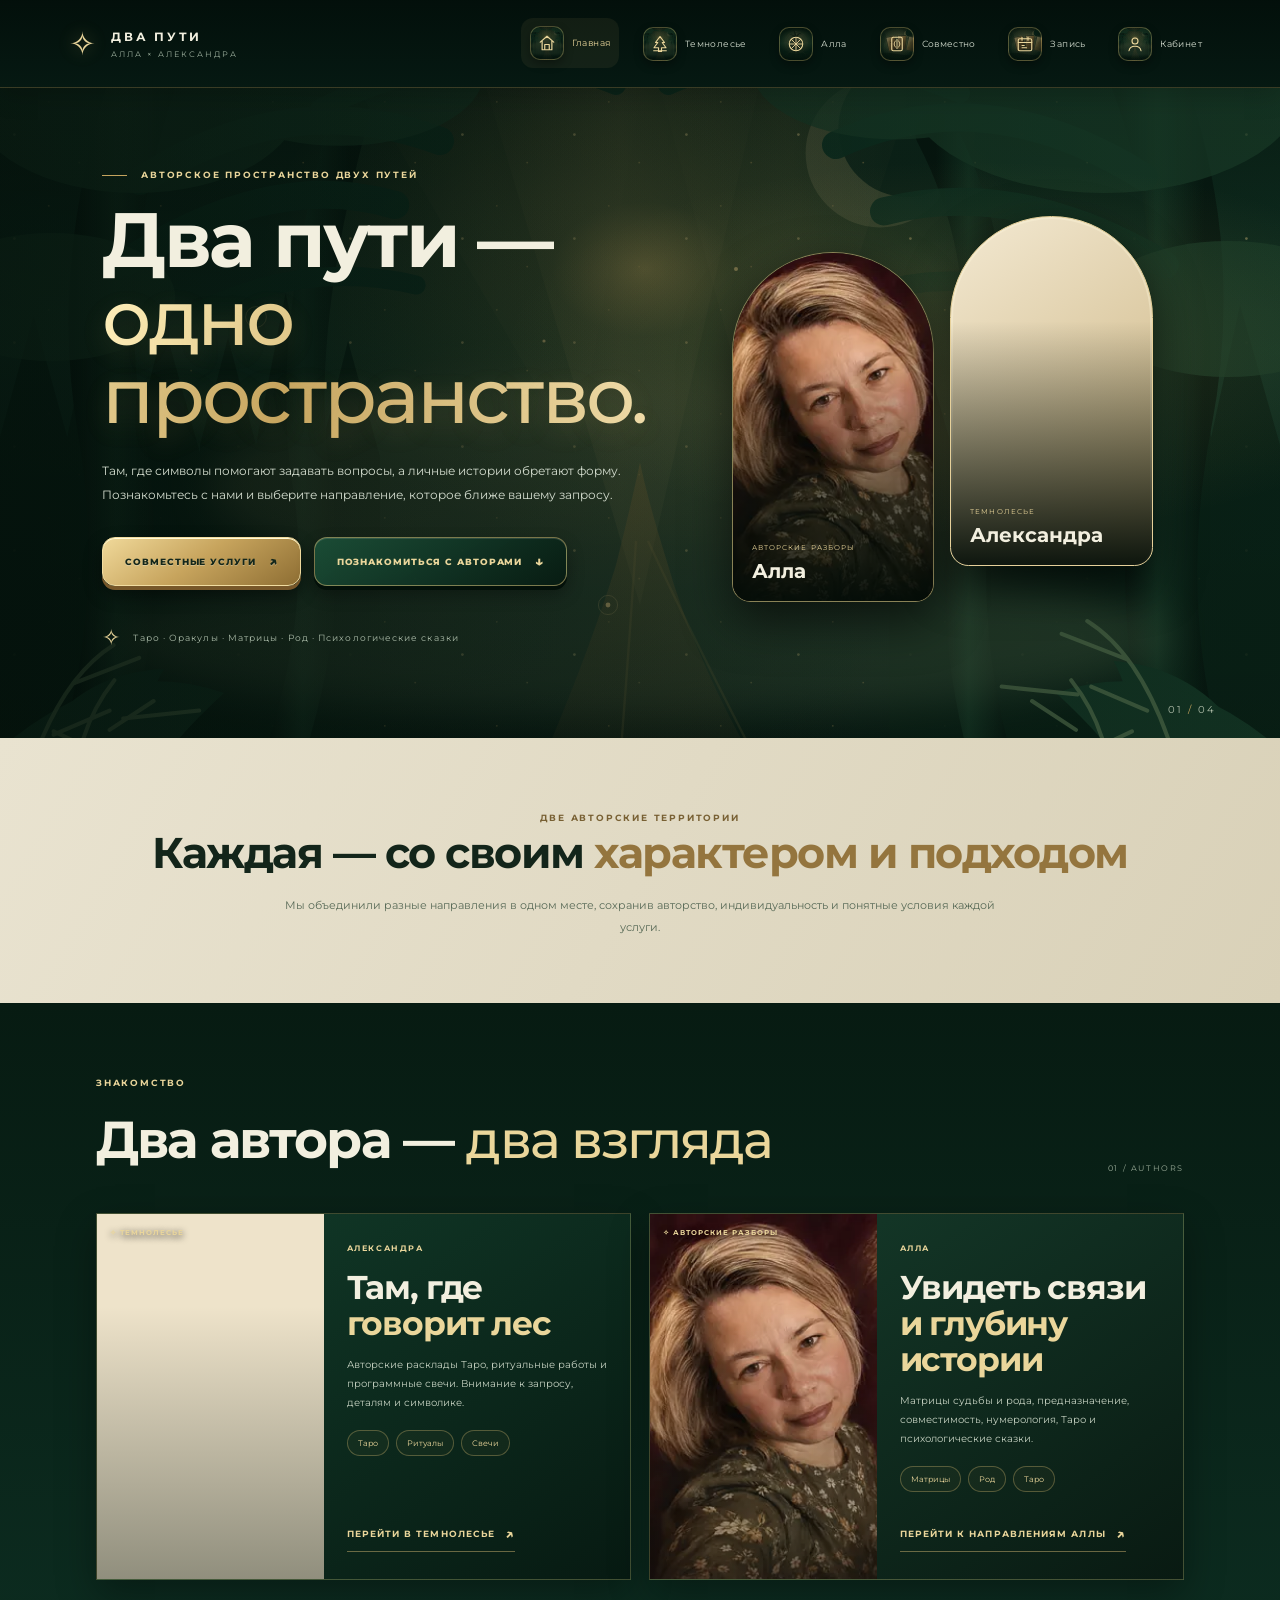
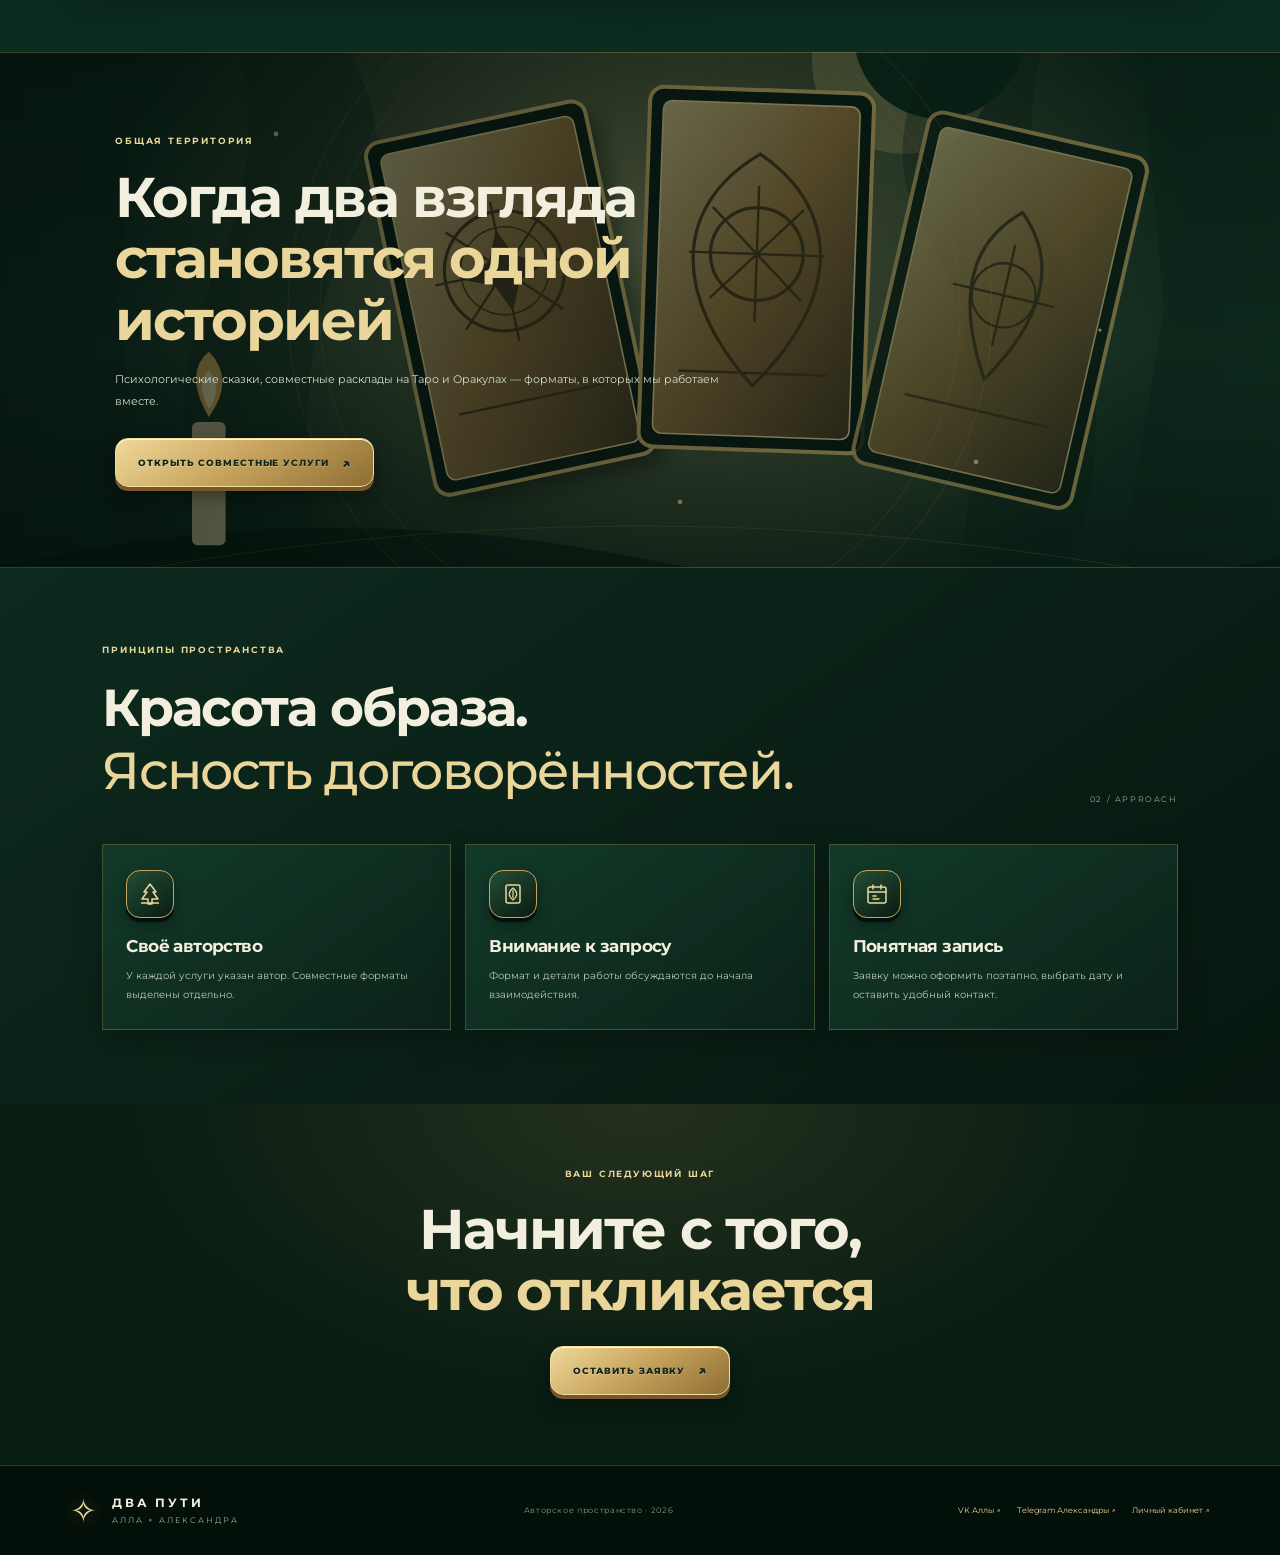
==== commit 7240ac15: "Refine homepage title and use consistent author portraits" ====
--- a/index.html
+++ b/index.html
@@ -1,10 +1,10 @@
 <!doctype html>
 <html lang="ru"><head><meta charset="utf-8"><meta name="viewport" content="width=device-width,initial-scale=1"><meta name="theme-color" content="#061912"><meta name="description" content="Два авторских пространства Аллы и Александры: Темнолесье, матрицы, Таро, Оракулы и психологические сказки."><title>Два пути · Алла × Александра</title><link rel="preconnect" href="https://fonts.googleapis.com"><link rel="preconnect" href="https://fonts.gstatic.com" crossorigin><link href="https://fonts.googleapis.com/css2?family=Montserrat:wght@300;400;500;600;700;800&display=swap" rel="stylesheet"><link rel="stylesheet" href="styles.css?v=3"></head>
 <body><div id="siteHeader"></div><main>
-<section class="hero bg-forest"><div class="hero-shade"></div><div class="hero-copy reveal"><p class="eyebrow"><i></i> АВТОРСКОЕ ПРОСТРАНСТВО ДВУХ ПУТЕЙ</p><h1>Два пути.<br><em>Одно пространство.</em></h1><p class="lead">Там, где символы помогают задавать вопросы, а личные истории обретают форму. Познакомьтесь с нами и выберите направление, которое ближе вашему запросу.</p><div class="hero-actions"><a class="button button-gold" href="joint.html">Совместные услуги <span>↗</span></a><a class="button button-glass" href="#authors">Познакомиться с авторами <span>↓</span></a></div><div class="hero-note"><span class="note-star">✧</span><span>Таро · Оракулы · Матрицы · Род · Психологические сказки</span></div></div><div class="hero-portraits reveal"><a href="alla.html" class="portrait-card"><img src="assets/alla-portrait.webp" alt="Портрет Аллы"><span class="portrait-label"><small>АВТОРСКИЕ РАЗБОРЫ</small><b>Алла</b></span></a><a href="alexandra.html" class="portrait-card portrait-card-alexandra"><img src="assets/alexandra-pencil.webp" alt="Портрет Александры"><span class="portrait-label"><small>ТЕМНОЛЕСЬЕ</small><b>Александра</b></span></a><div class="portrait-glow"></div></div><span class="hero-index">01 <i>/</i> 04</span></section>
+<section class="hero bg-forest"><div class="hero-shade"></div><div class="hero-copy reveal"><p class="eyebrow"><i></i> АВТОРСКОЕ ПРОСТРАНСТВО ДВУХ ПУТЕЙ</p><h1>Два пути —<br><em>одно пространство.</em></h1><p class="lead">Там, где символы помогают задавать вопросы, а личные истории обретают форму. Познакомьтесь с нами и выберите направление, которое ближе вашему запросу.</p><div class="hero-actions"><a class="button button-gold" href="joint.html">Совместные услуги <span>↗</span></a><a class="button button-glass" href="#authors">Познакомиться с авторами <span>↓</span></a></div><div class="hero-note"><span class="note-star">✧</span><span>Таро · Оракулы · Матрицы · Род · Психологические сказки</span></div></div><div class="hero-portraits reveal"><a href="alla.html" class="portrait-card"><img src="assets/alla-portrait.webp" alt="Портрет Аллы"><span class="portrait-label"><small>АВТОРСКИЕ РАЗБОРЫ</small><b>Алла</b></span></a><a href="alexandra.html" class="portrait-card portrait-card-alexandra"><img src="assets/alexandra-portrait.webp" alt="Портрет Александры"><span class="portrait-label"><small>ТЕМНОЛЕСЬЕ</small><b>Александра</b></span></a><div class="portrait-glow"></div></div><span class="hero-index">01 <i>/</i> 04</span></section>
 <section class="intro-strip"><span class="eyebrow">ДВЕ АВТОРСКИЕ ТЕРРИТОРИИ</span><h2>Каждая — со своим <em>характером и подходом</em></h2><p>Мы объединили разные направления в одном месте, сохранив авторство, индивидуальность и понятные условия каждой услуги.</p></section>
 <section class="author-section" id="authors"><div class="section-heading"><div><p class="eyebrow">ЗНАКОМСТВО</p><h2>Два автора — <em>два взгляда</em></h2></div><span class="section-index">01 / AUTHORS</span></div><div class="author-grid">
-<article class="author-feature author-feature-forest reveal"><div class="author-photo"><img src="assets/alexandra-pencil.webp" alt="Александра"><span class="photo-stamp">✧ ТЕМНОЛЕСЬЕ</span></div><div class="author-copy"><p class="eyebrow">АЛЕКСАНДРА</p><h3>Там, где<br><em>говорит лес</em></h3><p>Авторские расклады Таро, ритуальные работы и программные свечи. Внимание к запросу, деталям и символике.</p><div class="tag-row"><span>Таро</span><span>Ритуалы</span><span>Свечи</span></div><a class="text-link" href="alexandra.html">Перейти в Темнолесье <b>↗</b></a></div></article>
+<article class="author-feature author-feature-forest reveal"><div class="author-photo"><img src="assets/alexandra-portrait.webp" alt="Александра"><span class="photo-stamp">✧ ТЕМНОЛЕСЬЕ</span></div><div class="author-copy"><p class="eyebrow">АЛЕКСАНДРА</p><h3>Там, где<br><em>говорит лес</em></h3><p>Авторские расклады Таро, ритуальные работы и программные свечи. Внимание к запросу, деталям и символике.</p><div class="tag-row"><span>Таро</span><span>Ритуалы</span><span>Свечи</span></div><a class="text-link" href="alexandra.html">Перейти в Темнолесье <b>↗</b></a></div></article>
 <article class="author-feature author-feature-alla reveal"><div class="author-photo"><img src="assets/alla-portrait.webp" alt="Алла"><span class="photo-stamp">✧ АВТОРСКИЕ РАЗБОРЫ</span></div><div class="author-copy"><p class="eyebrow">АЛЛА</p><h3>Увидеть связи<br><em>и глубину истории</em></h3><p>Матрицы судьбы и рода, предназначение, совместимость, нумерология, Таро и психологические сказки.</p><div class="tag-row"><span>Матрицы</span><span>Род</span><span>Таро</span></div><a class="text-link" href="alla.html">Перейти к направлениям Аллы <b>↗</b></a></div></article></div></section>
 <section class="joint-banner bg-oracle reveal"><div class="joint-banner-inner"><p class="eyebrow">ОБЩАЯ ТЕРРИТОРИЯ</p><h2>Когда два взгляда<br><em>становятся одной историей</em></h2><p>Психологические сказки, совместные расклады на Таро и Оракулах — форматы, в которых мы работаем вместе.</p><a href="joint.html" class="button button-gold">Открыть совместные услуги <span>↗</span></a></div></section>
 <section class="values-section"><div class="section-heading"><div><p class="eyebrow">ПРИНЦИПЫ ПРОСТРАНСТВА</p><h2>Красота образа.<br><em>Ясность договорённостей.</em></h2></div><span class="section-index">02 / APPROACH</span></div><div class="values-grid"><article class="value-card reveal"><span class="value-icon"><svg><use href="assets/icons.svg#i-forest"/></svg></span><h3>Своё авторство</h3><p>У каждой услуги указан автор. Совместные форматы выделены отдельно.</p></article><article class="value-card reveal"><span class="value-icon"><svg><use href="assets/icons.svg#i-oracle"/></svg></span><h3>Внимание к запросу</h3><p>Формат и детали работы обсуждаются до начала взаимодействия.</p></article><article class="value-card reveal"><span class="value-icon"><svg><use href="assets/icons.svg#i-booking"/></svg></span><h3>Понятная запись</h3><p>Заявку можно оформить поэтапно, выбрать дату и оставить удобный контакт.</p></article></div></section>
--- a/styles.css
+++ b/styles.css
@@ -266,3 +266,14 @@
 @media(max-width:850px){.header{height:76px}.menu-toggle{display:block}.nav{display:none;position:absolute;top:76px;left:0;right:0;padding:13px 20px 22px;background:rgba(3,15,9,.98);border-bottom:1px solid var(--line);box-shadow:0 16px 25px #0009;align-items:stretch;flex-direction:column;gap:4px}.nav.open{display:flex}.nav-link{padding:9px 12px;font-size:10px}.nav-art{width:38px;height:38px}.hero{grid-template-columns:1fr;padding:55px 25px 64px;gap:20px}.hero-portraits{min-height:355px}.portrait-card{height:320px;max-width:230px}.profile-hero{grid-template-columns:1fr;padding:55px 25px;gap:20px}.profile-photo{height:340px;max-width:300px}.author-grid{grid-template-columns:1fr}.author-feature{max-width:690px;margin:auto;width:100%}.direction-grid{grid-template-columns:repeat(2,1fr)}.joint-grid{grid-template-columns:1fr 1fr}.joint-card:last-child{grid-column:1/-1;min-height:300px}.values-grid{grid-template-columns:1fr 1fr}.section-heading{align-items:flex-start}.section-index{padding-top:8px}}
 @media(max-width:600px){.brand b{font-size:11px}.brand small{font-size:7px}.hero{padding:47px 20px 59px;min-height:0}.hero h1,.profile-hero h1,.subhero h1{font-size:clamp(38px,12vw,58px)}.hero-copy .lead,.profile-hero p:not(.eyebrow),.subhero>p:not(.eyebrow){font-size:11px}.hero-actions{flex-direction:column;align-items:stretch}.hero-actions .button{width:100%}.hero-portraits{min-height:295px;gap:10px}.portrait-card{height:275px;width:44%;max-width:190px}.portrait-label{left:12px;bottom:13px}.portrait-label b{font-size:16px}.portrait-label small{font-size:6px}.intro-strip{padding:49px 20px}.section,.author-section{padding:52px 18px}.section-heading{display:block}.section-index{display:block;margin-top:12px}.author-feature{grid-template-columns:.78fr 1.22fr;min-height:300px}.author-photo{min-height:300px}.author-copy{padding:18px 15px}.author-copy h3{font-size:22px}.author-copy>p:not(.eyebrow){font-size:9px}.tag-row span{padding:6px 8px;font-size:7px}.values-grid{grid-template-columns:1fr}.value-card{padding:21px}.joint-banner{padding:55px 22px}.joint-grid{grid-template-columns:1fr}.joint-card:last-child{grid-column:auto}.tarot-pricing{grid-template-columns:1fr}.price-table,.discount-card{padding:22px}.profile-hero{padding:48px 20px}.profile-photo{height:300px;width:260px}.ritual-grid{grid-template-columns:1fr}.candle-layout{grid-template-columns:1fr}.candle-art{height:270px}.direction-grid{grid-template-columns:1fr}.direction-card{min-height:210px}.light-panel{padding:32px 20px}.subhero{padding:52px 21px;min-height:320px}.subhero .button{width:100%}.booking-shell{padding:17px}.step-track{grid-template-columns:1fr 16px 1fr 16px 1fr}.step{gap:6px;flex-direction:column;align-items:flex-start}.step span{font-size:7px}.step b{width:29px;height:29px}.form-two{grid-template-columns:1fr;gap:0}.form-actions{flex-direction:column-reverse;align-items:stretch}.form-actions .button{width:100%}.form-actions>span{display:none}.booking-disclaimer{margin-inline:18px}.footer{align-items:flex-start;flex-direction:column;padding:24px 20px}.footer-links{flex-wrap:wrap}.closing-cta{padding:50px 20px}.closing-cta .button{width:100%}}
 @media(max-width:390px){.author-feature{grid-template-columns:1fr}.author-photo{min-height:230px}.author-copy{min-height:250px}.portrait-card{height:250px}.hero-portraits{min-height:270px}}
+
+/* Alexandra portrait: the source is pre-rendered as a warm graphite pencil drawing. */
+.portrait-card-alexandra img,
+.profile-photo-alexandra img,
+.author-feature-forest .author-photo img{
+  filter:sepia(.12) contrast(1.06) brightness(1.02) !important;
+  mix-blend-mode:multiply;
+}
+.portrait-card-alexandra{background:linear-gradient(145deg,#f3e9d2,#c7ae78);}
+.profile-photo-alexandra{background:linear-gradient(145deg,#f3e9d2,#c7ae78,#e8d4a2);}
+.author-feature-forest .author-photo{background:#eee3ca;}
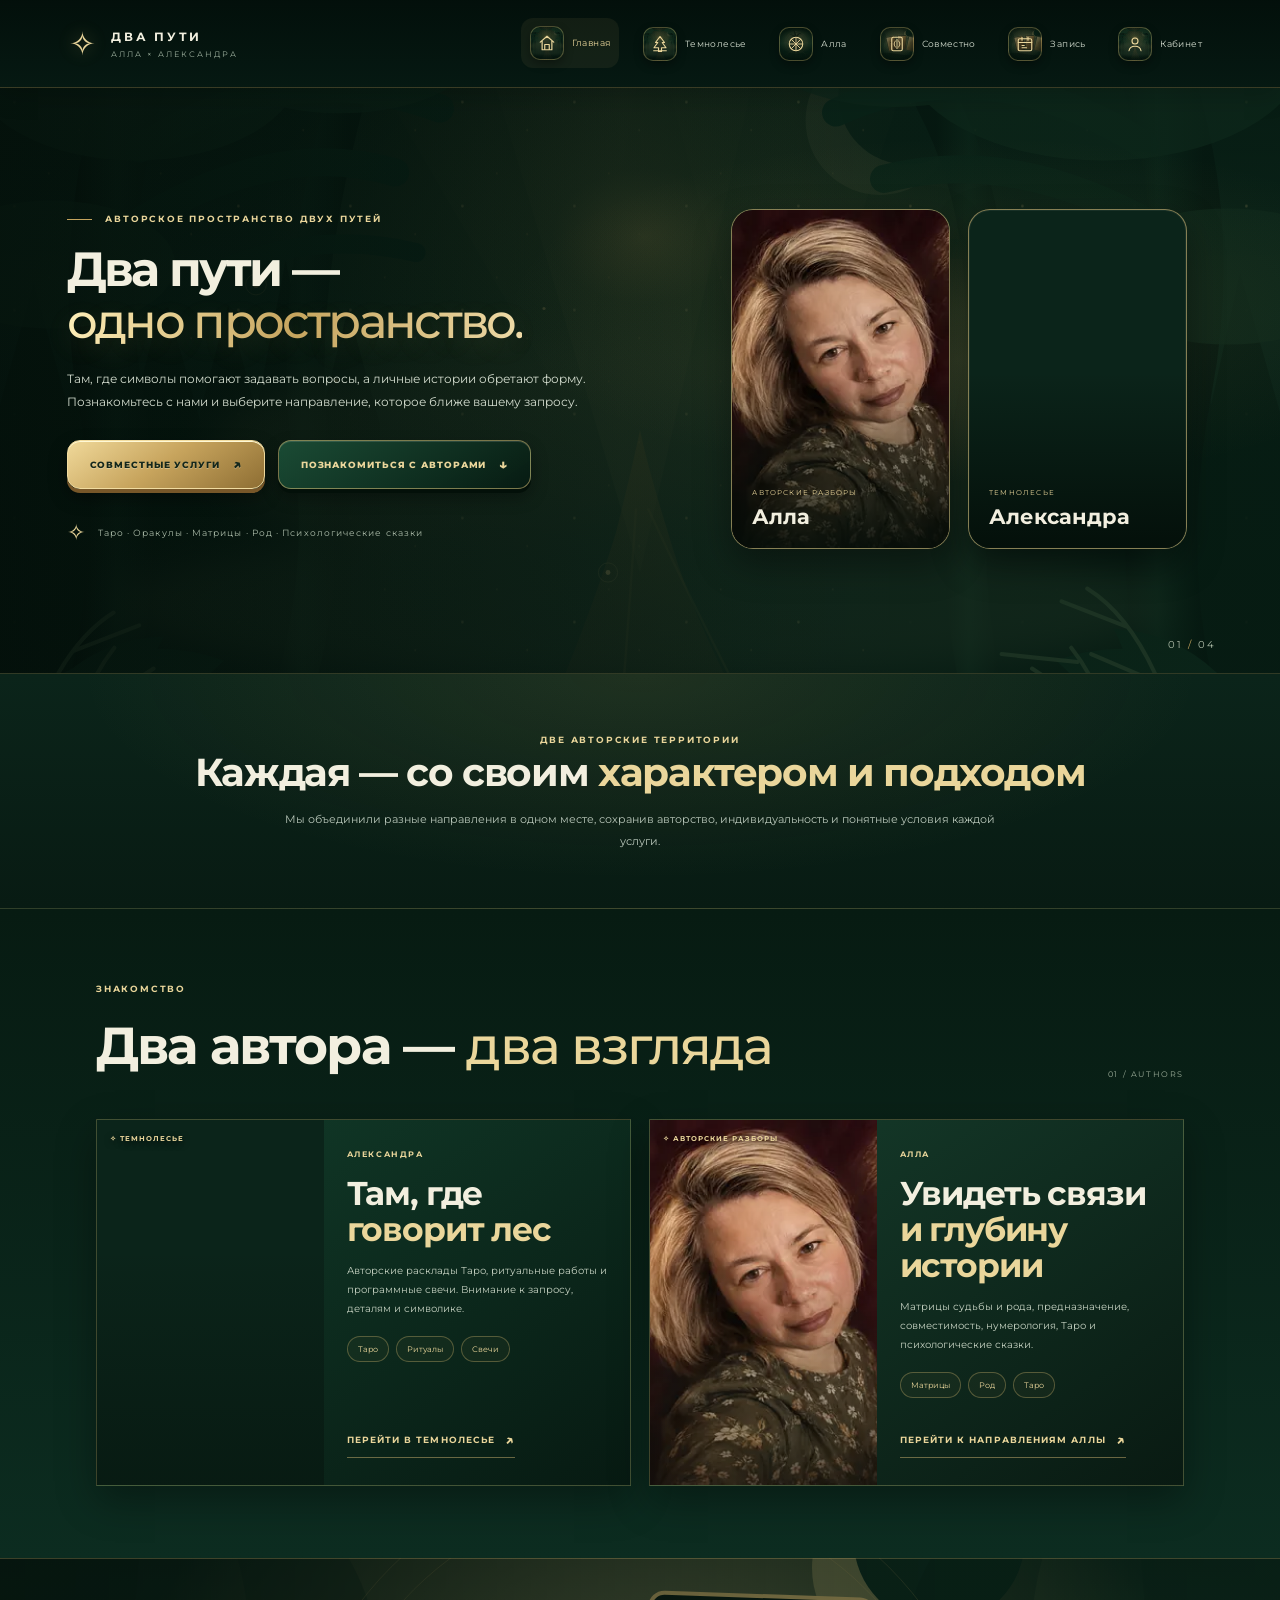
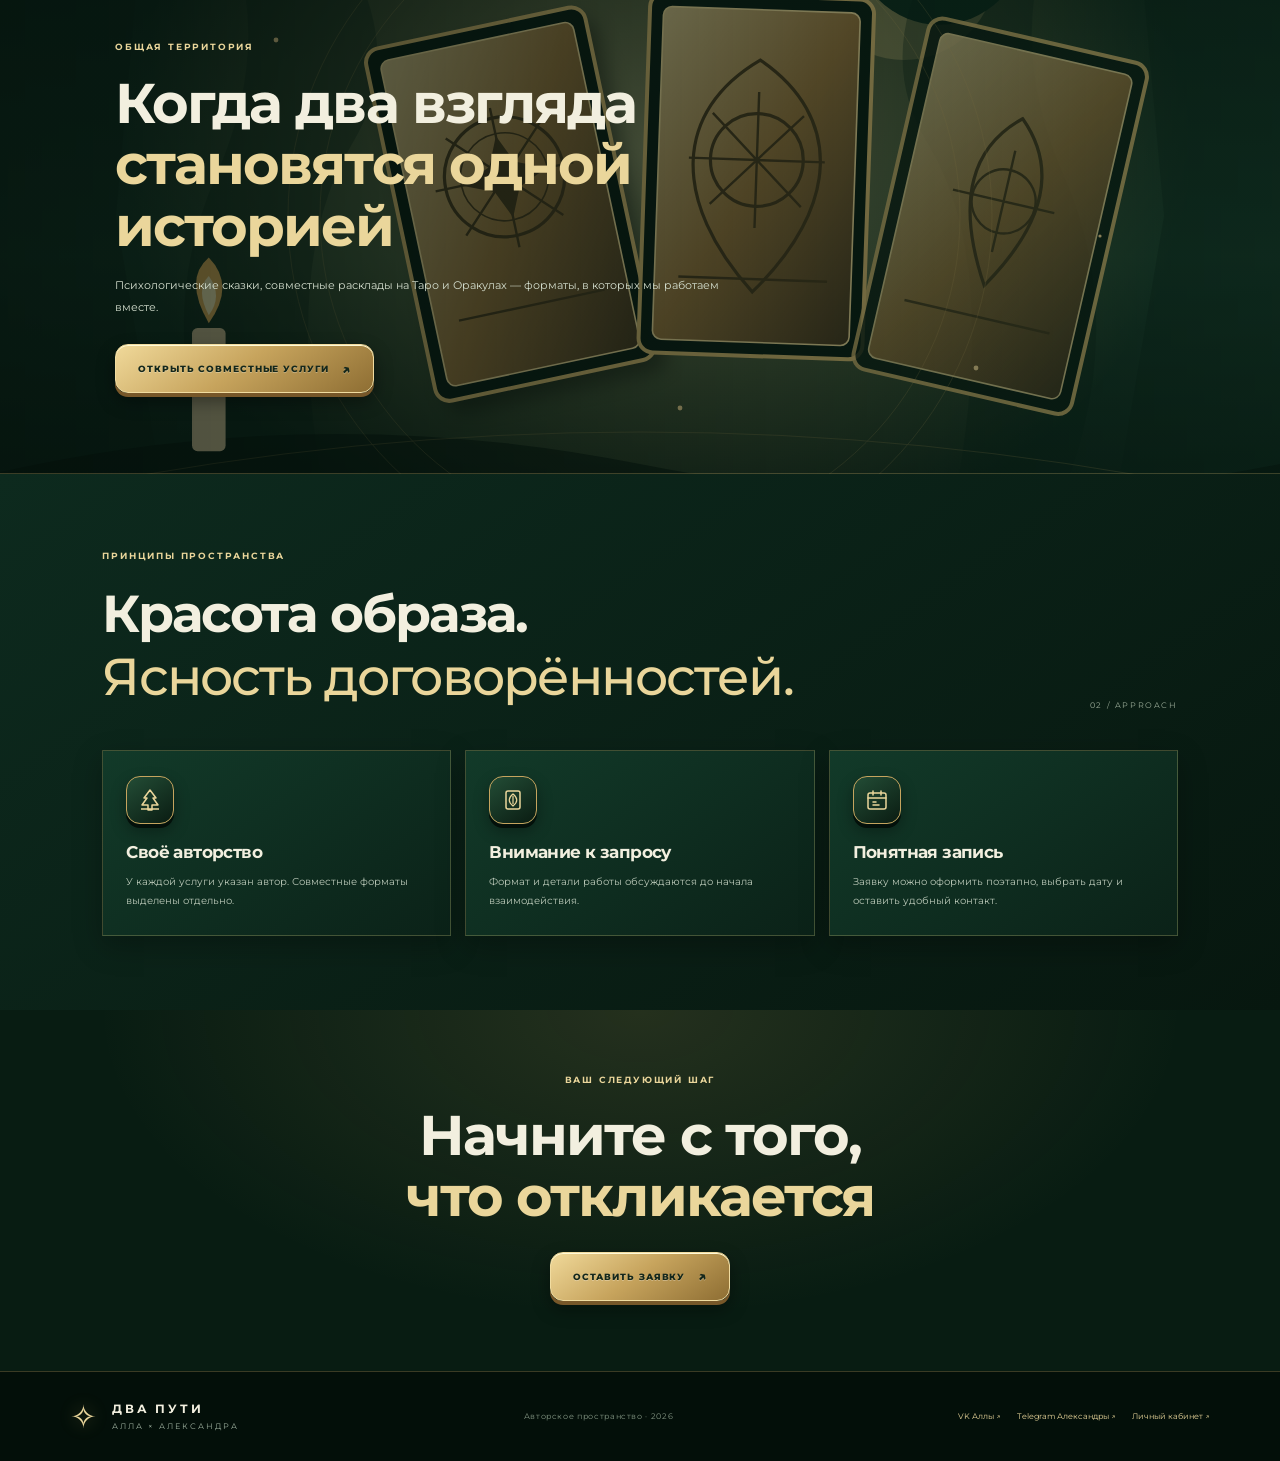
==== commit 2f6da4ca: "Refresh stylesheet cache version" ====
--- a/index.html
+++ b/index.html
@@ -1,5 +1,5 @@
 <!doctype html>
-<html lang="ru"><head><meta charset="utf-8"><meta name="viewport" content="width=device-width,initial-scale=1"><meta name="theme-color" content="#061912"><meta name="description" content="Два авторских пространства Аллы и Александры: Темнолесье, матрицы, Таро, Оракулы и психологические сказки."><title>Два пути · Алла × Александра</title><link rel="preconnect" href="https://fonts.googleapis.com"><link rel="preconnect" href="https://fonts.gstatic.com" crossorigin><link href="https://fonts.googleapis.com/css2?family=Montserrat:wght@300;400;500;600;700;800&display=swap" rel="stylesheet"><link rel="stylesheet" href="styles.css?v=3"></head>
+<html lang="ru"><head><meta charset="utf-8"><meta name="viewport" content="width=device-width,initial-scale=1"><meta name="theme-color" content="#061912"><meta name="description" content="Два авторских пространства Аллы и Александры: Темнолесье, матрицы, Таро, Оракулы и психологические сказки."><title>Два пути · Алла × Александра</title><link rel="preconnect" href="https://fonts.googleapis.com"><link rel="preconnect" href="https://fonts.gstatic.com" crossorigin><link href="https://fonts.googleapis.com/css2?family=Montserrat:wght@300;400;500;600;700;800&display=swap" rel="stylesheet"><link rel="stylesheet" href="styles.css?v=4"></head>
 <body><div id="siteHeader"></div><main>
 <section class="hero bg-forest"><div class="hero-shade"></div><div class="hero-copy reveal"><p class="eyebrow"><i></i> АВТОРСКОЕ ПРОСТРАНСТВО ДВУХ ПУТЕЙ</p><h1>Два пути —<br><em>одно пространство.</em></h1><p class="lead">Там, где символы помогают задавать вопросы, а личные истории обретают форму. Познакомьтесь с нами и выберите направление, которое ближе вашему запросу.</p><div class="hero-actions"><a class="button button-gold" href="joint.html">Совместные услуги <span>↗</span></a><a class="button button-glass" href="#authors">Познакомиться с авторами <span>↓</span></a></div><div class="hero-note"><span class="note-star">✧</span><span>Таро · Оракулы · Матрицы · Род · Психологические сказки</span></div></div><div class="hero-portraits reveal"><a href="alla.html" class="portrait-card"><img src="assets/alla-portrait.webp" alt="Портрет Аллы"><span class="portrait-label"><small>АВТОРСКИЕ РАЗБОРЫ</small><b>Алла</b></span></a><a href="alexandra.html" class="portrait-card portrait-card-alexandra"><img src="assets/alexandra-portrait.webp" alt="Портрет Александры"><span class="portrait-label"><small>ТЕМНОЛЕСЬЕ</small><b>Александра</b></span></a><div class="portrait-glow"></div></div><span class="hero-index">01 <i>/</i> 04</span></section>
 <section class="intro-strip"><span class="eyebrow">ДВЕ АВТОРСКИЕ ТЕРРИТОРИИ</span><h2>Каждая — со своим <em>характером и подходом</em></h2><p>Мы объединили разные направления в одном месте, сохранив авторство, индивидуальность и понятные условия каждой услуги.</p></section>
--- a/styles.css
+++ b/styles.css
@@ -277,3 +277,113 @@
 .portrait-card-alexandra{background:linear-gradient(145deg,#f3e9d2,#c7ae78);}
 .profile-photo-alexandra{background:linear-gradient(145deg,#f3e9d2,#c7ae78,#e8d4a2);}
 .author-feature-forest .author-photo{background:#eee3ca;}
+
+/* --- Visual refinement: quieter editorial forest / matched portrait cards --- */
+.bg-forest{
+  background-image:
+    linear-gradient(90deg,rgba(3,15,10,.86) 0%,rgba(5,25,17,.76) 58%,rgba(5,25,17,.70) 100%),
+    url("assets/forest-bg.svg");
+  background-size:cover;
+  background-position:center;
+}
+.hero{
+  min-height:585px;
+  grid-template-columns:minmax(0,1.08fr) minmax(430px,.92fr);
+  gap:clamp(24px,3.2vw,56px);
+  padding:64px clamp(30px,5.2vw,92px) 68px;
+}
+.hero-copy{max-width:760px}
+.hero h1{
+  font-size:clamp(48px,3.7vw,66px);
+  line-height:1.08;
+  letter-spacing:-.055em;
+  margin:0 0 20px;
+}
+.hero h1 em{white-space:nowrap}
+.hero .lead{max-width:630px;font-size:12px;line-height:1.9}
+.hero-actions{margin-top:26px}
+.hero-note{margin-top:30px}
+.hero-portraits{
+  min-height:380px;
+  gap:18px;
+  align-items:center;
+  justify-content:center;
+}
+.portrait-card{
+  width:min(43%,260px);
+  height:340px;
+  border-radius:22px;
+  border:1px solid rgba(222,193,127,.58);
+  background:#0b241a;
+  box-shadow:0 15px 36px rgba(0,0,0,.38),inset 0 0 0 1px rgba(255,255,255,.06);
+}
+.portrait-card:first-child,.portrait-card:last-of-type{transform:none}
+.portrait-card-alexandra{
+  padding:0;
+  background:#0b241a;
+  border-color:rgba(222,193,127,.58);
+  box-shadow:0 15px 36px rgba(0,0,0,.38),inset 0 0 0 1px rgba(255,255,255,.06);
+}
+.portrait-card img,
+.portrait-card-alexandra img{
+  width:100%;height:100%;object-fit:cover;object-position:center 35%;
+  filter:saturate(.72) sepia(.09) contrast(1.04) brightness(.94);
+  mix-blend-mode:normal;
+}
+.portrait-card:after{
+  inset:48% 0 0;
+  background:linear-gradient(180deg,rgba(3,13,8,0),rgba(3,13,8,.88));
+}
+.portrait-label{left:20px;right:14px;bottom:19px}
+.portrait-label small{font-size:7px;letter-spacing:.17em}
+.portrait-label b{font-size:21px}
+.hero-shade{
+  background:
+    radial-gradient(ellipse at 76% 38%,rgba(189,157,81,.10),transparent 34%),
+    linear-gradient(90deg,rgba(3,14,9,.25),transparent 70%);
+}
+.intro-strip{
+  padding:54px 22px 56px;
+  text-align:center;
+  background:
+    radial-gradient(ellipse at 50% 0,rgba(194,158,83,.11),transparent 62%),
+    linear-gradient(180deg,#0b241a,#081b13);
+  color:var(--cream);
+  border-top:1px solid rgba(214,184,111,.2);
+  border-bottom:1px solid rgba(214,184,111,.18);
+}
+.intro-strip .eyebrow{color:var(--gold-light)}
+.intro-strip h2{font-size:clamp(26px,3.1vw,39px);margin-bottom:12px}
+.intro-strip h2 em{color:var(--gold-light)}
+.intro-strip p:last-child{color:#b9c7ba}
+.author-feature-forest .author-photo img{
+  filter:saturate(.76) sepia(.10) contrast(1.04);
+  mix-blend-mode:normal;
+}
+.author-feature-forest .author-photo{background:#0b241a}
+.author-photo:after{inset:35% 0 0;background:linear-gradient(transparent,rgba(4,16,10,.46))}
+@media(max-width:1100px){
+  .hero{grid-template-columns:minmax(0,1fr) minmax(370px,.9fr);padding-inline:34px;gap:22px}
+  .hero h1{font-size:clamp(46px,4.4vw,58px)}
+  .portrait-card{height:315px}
+  .hero-portraits{gap:13px}
+}
+@media(max-width:850px){
+  .hero{grid-template-columns:1fr;min-height:0;padding:54px 25px 58px}
+  .hero h1{font-size:clamp(43px,8vw,58px)}
+  .hero h1 em{white-space:normal}
+  .hero-portraits{min-height:0;padding:22px 0 4px}
+  .portrait-card{width:min(42%,250px);height:315px}
+  .intro-strip{padding:43px 20px}
+}
+@media(max-width:600px){
+  .hero{padding:44px 20px 50px}
+  .hero h1{font-size:clamp(38px,10vw,48px)}
+  .hero-actions{flex-direction:column;align-items:stretch}
+  .hero-actions .button{width:100%}
+  .hero-portraits{gap:10px}
+  .portrait-card{width:calc(50% - 5px);height:265px;border-radius:17px}
+  .portrait-label{left:12px;bottom:13px}
+  .portrait-label b{font-size:17px}
+  .portrait-label small{font-size:6px}
+}
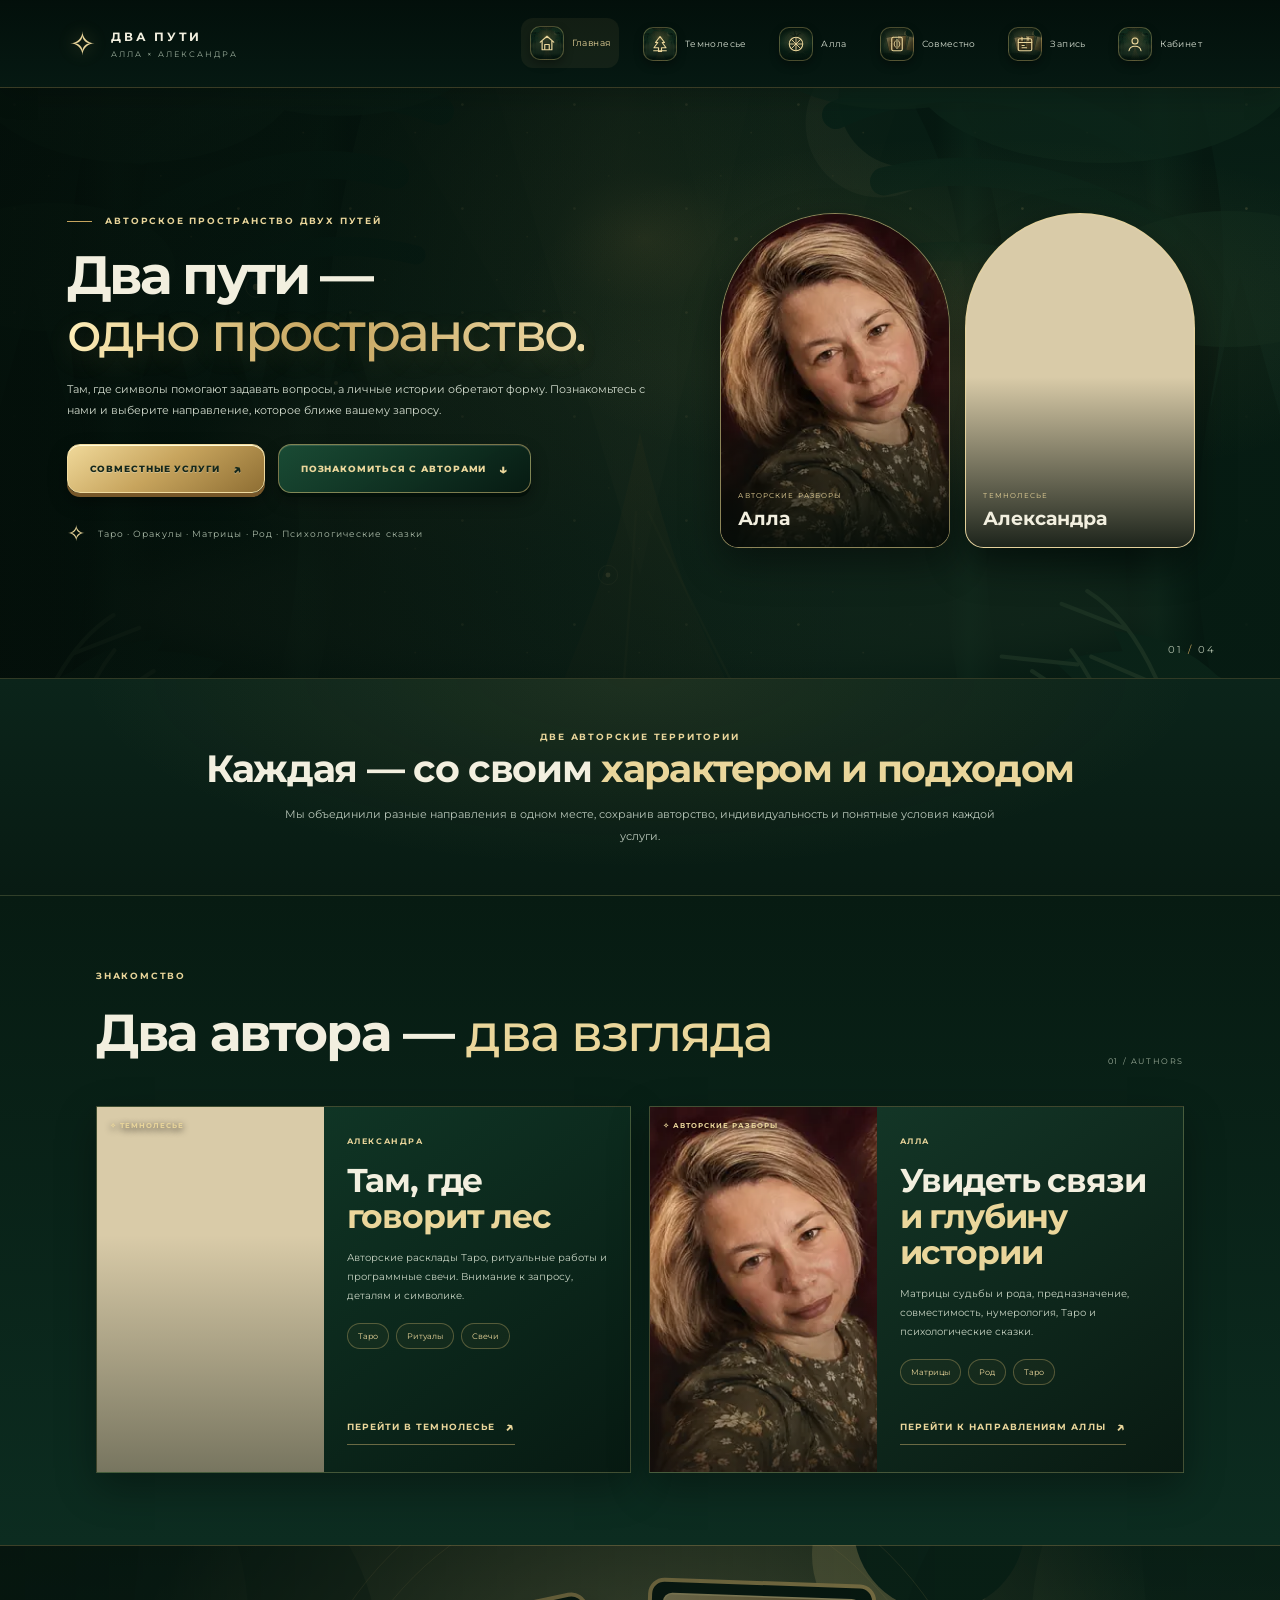
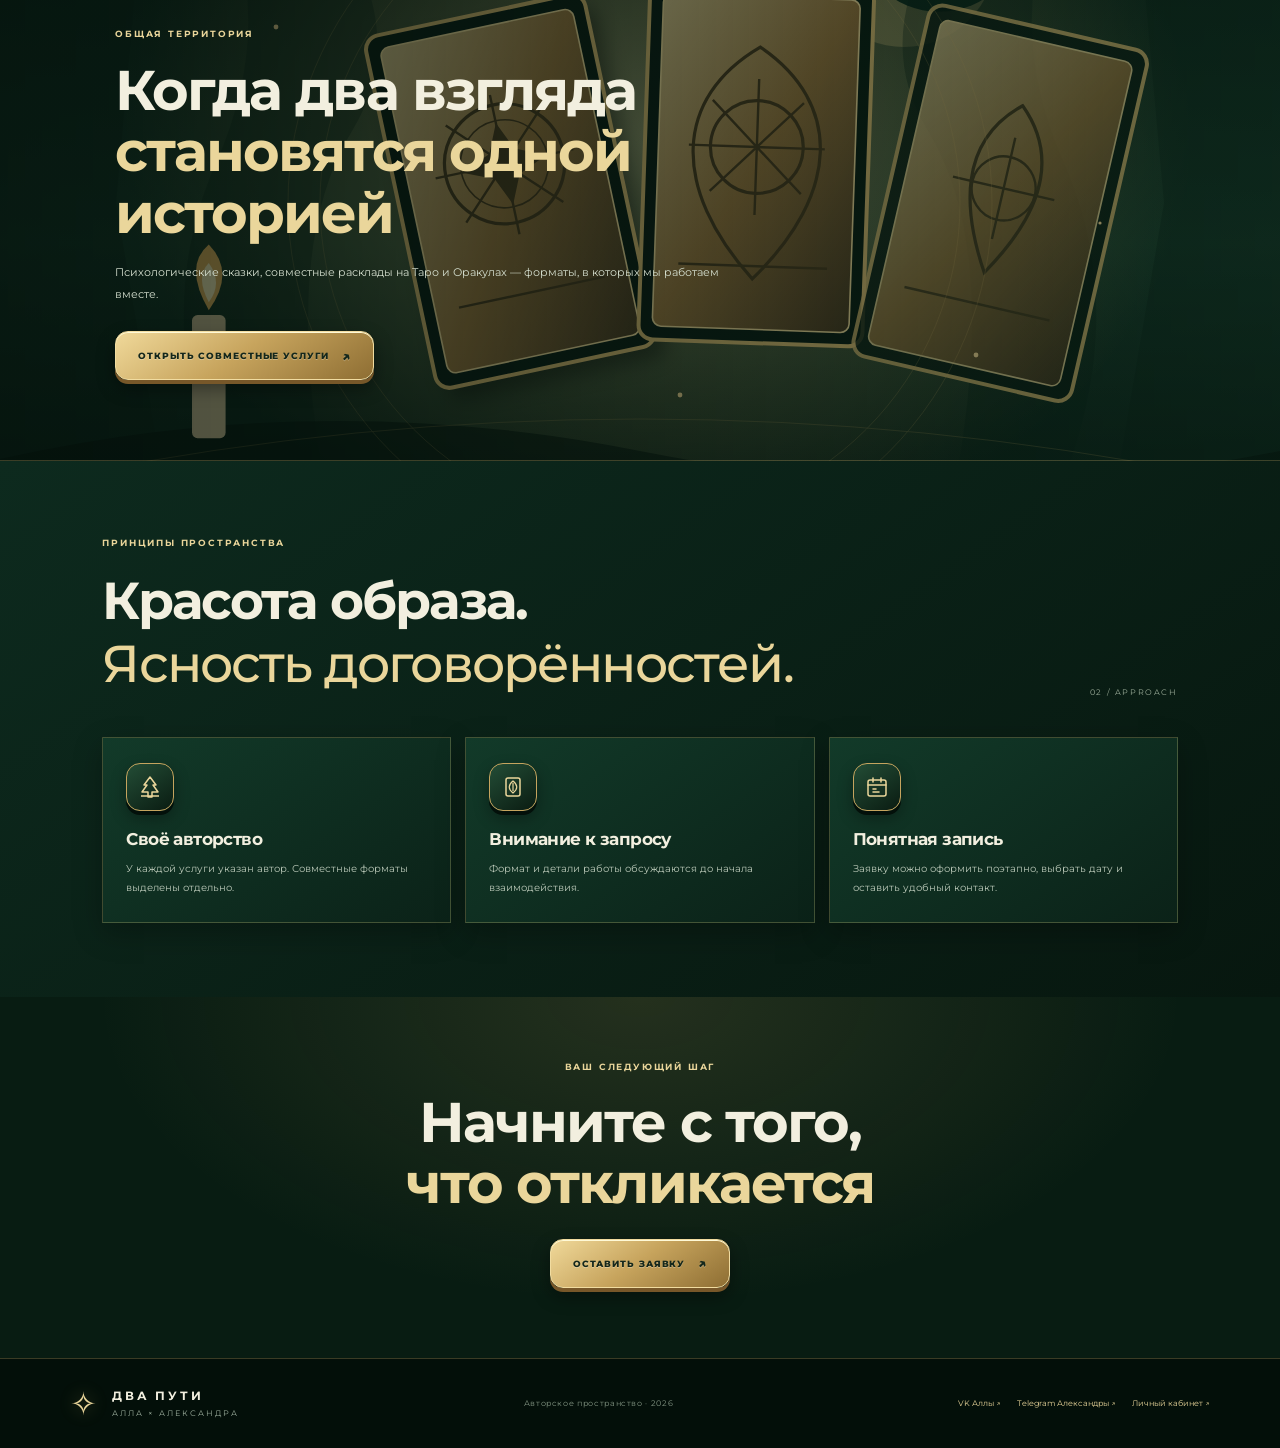
==== commit d5ffbc1e: "Use the original clear Alexandra photo in profile and author cards" ====
--- a/styles.css
+++ b/styles.css
@@ -387,3 +387,142 @@
   .portrait-label b{font-size:17px}
   .portrait-label small{font-size:6px}
 }
+
+
+/* --- Final editorial composition: consistent portraits, quieter forest, tighter title --- */
+.bg-forest{
+  background-image:
+    linear-gradient(90deg,rgba(3,14,9,.90) 0%,rgba(5,25,17,.80) 58%,rgba(5,25,17,.72) 100%),
+    url("assets/forest-bg.svg") !important;
+  background-size:cover;
+  background-position:center;
+}
+.hero{
+  min-height:590px;
+  grid-template-columns:minmax(0,1.08fr) minmax(360px,.92fr);
+  gap:clamp(18px,2.8vw,44px);
+  padding:58px clamp(28px,5.2vw,90px) 64px;
+}
+.hero-copy{max-width:760px;width:100%}
+.hero h1{
+  max-width:100%;
+  font-size:clamp(39px,4.2vw,66px);
+  line-height:1.06;
+  letter-spacing:-.052em;
+  margin:0 0 19px;
+}
+.hero h1 em{white-space:nowrap}
+.hero .lead{max-width:630px;font-size:11px;line-height:1.9}
+.hero-actions{margin-top:24px}
+.hero-note{margin-top:27px}
+.hero-portraits{
+  min-height:360px;
+  gap:15px;
+  align-items:center;
+  justify-content:center;
+}
+.portrait-card{
+  position:relative;
+  width:min(48%,230px);
+  height:335px;
+  border-radius:118px 118px 19px 19px;
+  border:1px solid rgba(222,193,127,.62);
+  padding:0;
+  overflow:hidden;
+  background:#0b241a;
+  box-shadow:0 16px 38px rgba(0,0,0,.42),inset 0 0 0 1px rgba(255,255,255,.06);
+  transform:none !important;
+  transition:transform .25s ease,box-shadow .25s ease;
+}
+.portrait-card:hover{
+  transform:translateY(-5px) !important;
+  box-shadow:0 22px 44px rgba(0,0,0,.48),0 0 22px rgba(197,164,94,.12);
+}
+.portrait-card img{
+  display:block;
+  width:100%;height:100%;
+  object-fit:cover;
+  object-position:center 32%;
+  filter:saturate(.82) sepia(.07) contrast(1.03) brightness(.94);
+  mix-blend-mode:normal;
+}
+.portrait-card-alexandra{
+  background:#d9cba8;
+  border-color:rgba(231,210,153,.84);
+}
+.portrait-card-alexandra img{
+  object-position:center 27%;
+  filter:none !important;
+  mix-blend-mode:normal !important;
+}
+.portrait-card:after{
+  inset:49% 0 0;
+  background:linear-gradient(180deg,rgba(3,13,8,0),rgba(3,13,8,.88));
+}
+.portrait-label{left:17px;right:12px;bottom:17px}
+.portrait-label small{font-size:7px;letter-spacing:.16em}
+.portrait-label b{font-size:19px}
+.portrait-glow{width:90%;height:82%;top:8%;left:5%}
+.intro-strip{
+  padding:46px 22px 48px;
+  text-align:center;
+  background:
+    radial-gradient(ellipse at 50% 0,rgba(194,158,83,.10),transparent 62%),
+    linear-gradient(180deg,#0b241a,#081b13);
+  color:var(--cream);
+  border-top:1px solid rgba(214,184,111,.2);
+  border-bottom:1px solid rgba(214,184,111,.18);
+}
+.intro-strip .eyebrow{color:var(--gold-light)}
+.intro-strip h2{font-size:clamp(25px,3vw,38px);margin-bottom:11px}
+.intro-strip h2 em{color:var(--gold-light)}
+.intro-strip p:last-child{color:#b9c7ba}
+.author-feature-forest .author-photo{background:#d9cba8}
+.author-feature-forest .author-photo img{
+  filter:none !important;
+  mix-blend-mode:normal !important;
+}
+.profile-photo-alexandra{
+  background:linear-gradient(145deg,#e9d8b0,#9a7c47,#dfc991);
+  padding:8px;
+}
+.profile-photo-alexandra img{
+  filter:none !important;
+  mix-blend-mode:normal !important;
+}
+@media(max-width:1100px){
+  .hero{
+    min-height:555px;
+    grid-template-columns:minmax(0,1fr) minmax(315px,.88fr);
+    gap:18px;
+    padding:50px 34px 58px;
+  }
+  .hero-copy{max-width:none}
+  .hero h1{font-size:clamp(37px,4.25vw,48px);line-height:1.08}
+  .hero-portraits{min-height:0;gap:11px}
+  .portrait-card{width:48%;height:292px;border-radius:105px 105px 17px 17px}
+  .portrait-label{left:12px;bottom:13px}
+  .portrait-label b{font-size:17px}
+}
+@media(max-width:850px){
+  .hero{
+    grid-template-columns:1fr;
+    min-height:0;
+    padding:52px 25px 57px;
+    gap:16px;
+  }
+  .hero h1{font-size:clamp(43px,7vw,58px)}
+  .hero h1 em{white-space:normal}
+  .hero-portraits{min-height:0;padding:18px 0 3px;gap:16px}
+  .portrait-card{width:min(42%,235px);height:315px}
+}
+@media(max-width:600px){
+  .hero{padding:43px 20px 48px}
+  .hero h1{font-size:clamp(38px,9.5vw,49px)}
+  .hero-portraits{gap:11px}
+  .portrait-card{width:calc(50% - 6px);height:270px;border-radius:17px}
+  .portrait-label{left:12px;bottom:13px}
+  .portrait-label b{font-size:16px}
+  .portrait-label small{font-size:6px}
+  .intro-strip{padding:38px 18px}
+}
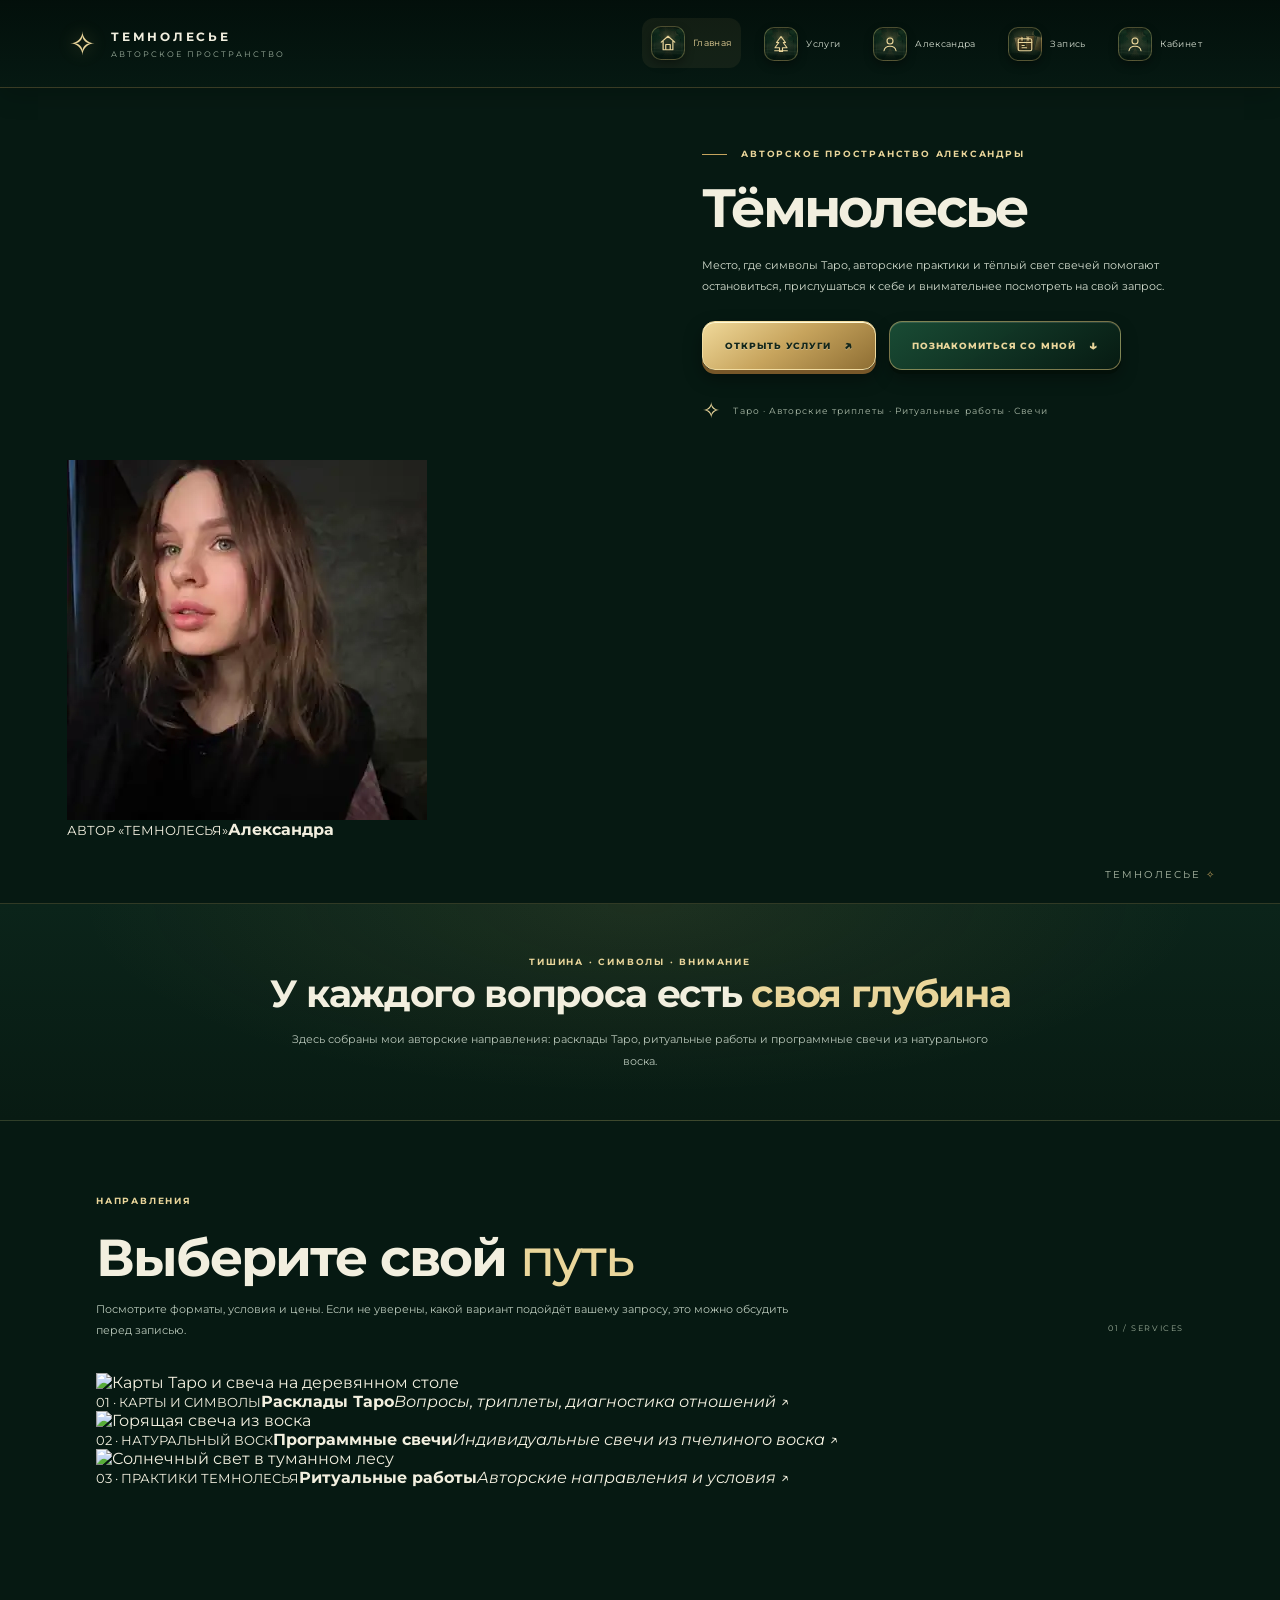
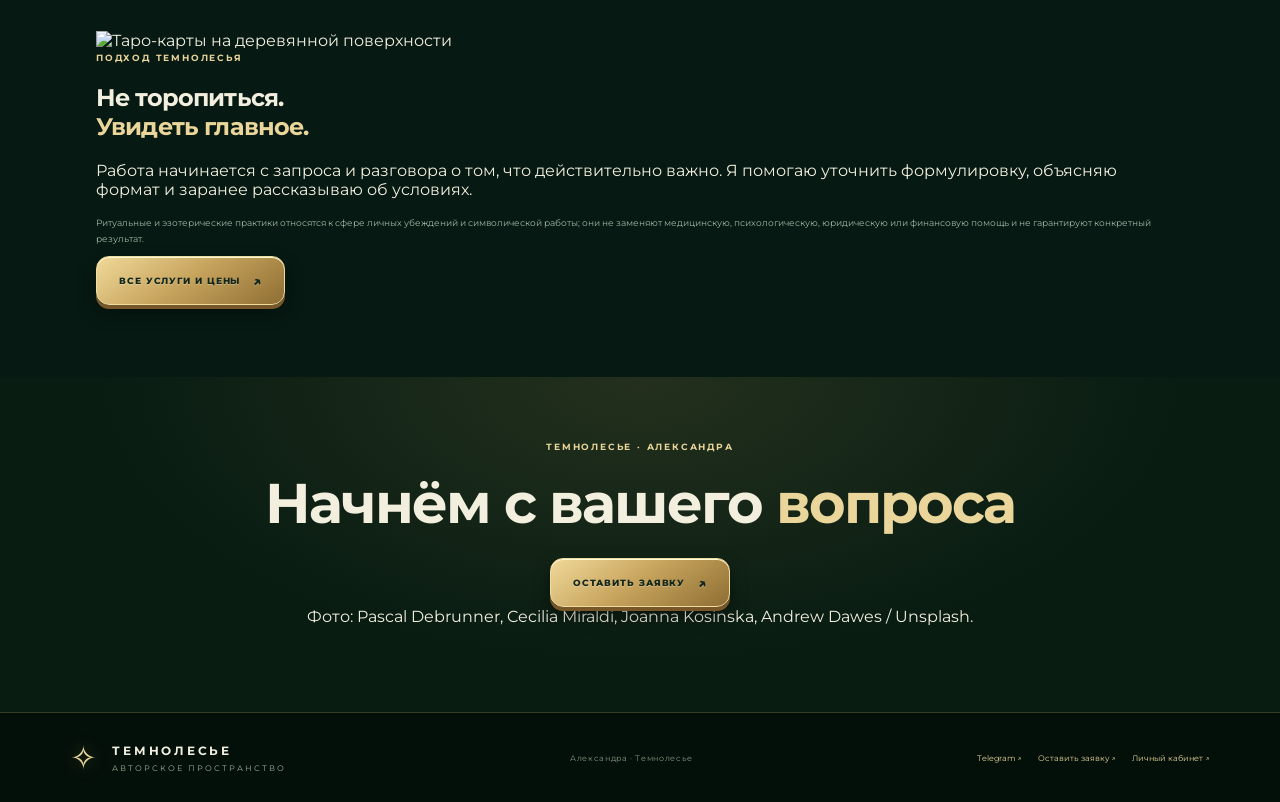
==== commit dcd749fb: "Rebuild home page as a single-author Temnolese brand" ====
--- a/index.html
+++ b/index.html
@@ -1,11 +1,25 @@
 <!doctype html>
-<html lang="ru"><head><meta charset="utf-8"><meta name="viewport" content="width=device-width,initial-scale=1"><meta name="theme-color" content="#061912"><meta name="description" content="Два авторских пространства Аллы и Александры: Темнолесье, матрицы, Таро, Оракулы и психологические сказки."><title>Два пути · Алла × Александра</title><link rel="preconnect" href="https://fonts.googleapis.com"><link rel="preconnect" href="https://fonts.gstatic.com" crossorigin><link href="https://fonts.googleapis.com/css2?family=Montserrat:wght@300;400;500;600;700;800&display=swap" rel="stylesheet"><link rel="stylesheet" href="styles.css?v=4"></head>
+<html lang="ru"><head><meta charset="utf-8"><meta name="viewport" content="width=device-width,initial-scale=1"><meta name="theme-color" content="#061912"><meta name="description" content="Темнолесье — авторские расклады Таро, ритуальные работы и программные свечи Александры."><title>Темнолесье · Александра</title><link rel="preconnect" href="https://fonts.googleapis.com"><link rel="preconnect" href="https://fonts.gstatic.com" crossorigin><link href="https://fonts.googleapis.com/css2?family=Montserrat:wght@300;400;500;600;700;800&display=swap" rel="stylesheet"><link rel="stylesheet" href="styles.css?v=5"></head>
 <body><div id="siteHeader"></div><main>
-<section class="hero bg-forest"><div class="hero-shade"></div><div class="hero-copy reveal"><p class="eyebrow"><i></i> АВТОРСКОЕ ПРОСТРАНСТВО ДВУХ ПУТЕЙ</p><h1>Два пути —<br><em>одно пространство.</em></h1><p class="lead">Там, где символы помогают задавать вопросы, а личные истории обретают форму. Познакомьтесь с нами и выберите направление, которое ближе вашему запросу.</p><div class="hero-actions"><a class="button button-gold" href="joint.html">Совместные услуги <span>↗</span></a><a class="button button-glass" href="#authors">Познакомиться с авторами <span>↓</span></a></div><div class="hero-note"><span class="note-star">✧</span><span>Таро · Оракулы · Матрицы · Род · Психологические сказки</span></div></div><div class="hero-portraits reveal"><a href="alla.html" class="portrait-card"><img src="assets/alla-portrait.webp" alt="Портрет Аллы"><span class="portrait-label"><small>АВТОРСКИЕ РАЗБОРЫ</small><b>Алла</b></span></a><a href="alexandra.html" class="portrait-card portrait-card-alexandra"><img src="assets/alexandra-portrait.webp" alt="Портрет Александры"><span class="portrait-label"><small>ТЕМНОЛЕСЬЕ</small><b>Александра</b></span></a><div class="portrait-glow"></div></div><span class="hero-index">01 <i>/</i> 04</span></section>
-<section class="intro-strip"><span class="eyebrow">ДВЕ АВТОРСКИЕ ТЕРРИТОРИИ</span><h2>Каждая — со своим <em>характером и подходом</em></h2><p>Мы объединили разные направления в одном месте, сохранив авторство, индивидуальность и понятные условия каждой услуги.</p></section>
-<section class="author-section" id="authors"><div class="section-heading"><div><p class="eyebrow">ЗНАКОМСТВО</p><h2>Два автора — <em>два взгляда</em></h2></div><span class="section-index">01 / AUTHORS</span></div><div class="author-grid">
-<article class="author-feature author-feature-forest reveal"><div class="author-photo"><img src="assets/alexandra-portrait.webp" alt="Александра"><span class="photo-stamp">✧ ТЕМНОЛЕСЬЕ</span></div><div class="author-copy"><p class="eyebrow">АЛЕКСАНДРА</p><h3>Там, где<br><em>говорит лес</em></h3><p>Авторские расклады Таро, ритуальные работы и программные свечи. Внимание к запросу, деталям и символике.</p><div class="tag-row"><span>Таро</span><span>Ритуалы</span><span>Свечи</span></div><a class="text-link" href="alexandra.html">Перейти в Темнолесье <b>↗</b></a></div></article>
-<article class="author-feature author-feature-alla reveal"><div class="author-photo"><img src="assets/alla-portrait.webp" alt="Алла"><span class="photo-stamp">✧ АВТОРСКИЕ РАЗБОРЫ</span></div><div class="author-copy"><p class="eyebrow">АЛЛА</p><h3>Увидеть связи<br><em>и глубину истории</em></h3><p>Матрицы судьбы и рода, предназначение, совместимость, нумерология, Таро и психологические сказки.</p><div class="tag-row"><span>Матрицы</span><span>Род</span><span>Таро</span></div><a class="text-link" href="alla.html">Перейти к направлениям Аллы <b>↗</b></a></div></article></div></section>
-<section class="joint-banner bg-oracle reveal"><div class="joint-banner-inner"><p class="eyebrow">ОБЩАЯ ТЕРРИТОРИЯ</p><h2>Когда два взгляда<br><em>становятся одной историей</em></h2><p>Психологические сказки, совместные расклады на Таро и Оракулах — форматы, в которых мы работаем вместе.</p><a href="joint.html" class="button button-gold">Открыть совместные услуги <span>↗</span></a></div></section>
-<section class="values-section"><div class="section-heading"><div><p class="eyebrow">ПРИНЦИПЫ ПРОСТРАНСТВА</p><h2>Красота образа.<br><em>Ясность договорённостей.</em></h2></div><span class="section-index">02 / APPROACH</span></div><div class="values-grid"><article class="value-card reveal"><span class="value-icon"><svg><use href="assets/icons.svg#i-forest"/></svg></span><h3>Своё авторство</h3><p>У каждой услуги указан автор. Совместные форматы выделены отдельно.</p></article><article class="value-card reveal"><span class="value-icon"><svg><use href="assets/icons.svg#i-oracle"/></svg></span><h3>Внимание к запросу</h3><p>Формат и детали работы обсуждаются до начала взаимодействия.</p></article><article class="value-card reveal"><span class="value-icon"><svg><use href="assets/icons.svg#i-booking"/></svg></span><h3>Понятная запись</h3><p>Заявку можно оформить поэтапно, выбрать дату и оставить удобный контакт.</p></article></div></section>
-<section class="closing-cta"><p class="eyebrow">ВАШ СЛЕДУЮЩИЙ ШАГ</p><h2>Начните с того,<br><em>что откликается</em></h2><a href="booking.html" class="button button-gold">Оставить заявку <span>↗</span></a></section></main><div id="siteFooter"></div><script src="services.js?v=3"></script><script src="app.js?v=3"></script></body></html>+<section class="hero hero-temnolese">
+ <div class="hero-temnolese-shade"></div>
+ <div class="hero-copy reveal">
+  <p class="eyebrow"><i></i> АВТОРСКОЕ ПРОСТРАНСТВО АЛЕКСАНДРЫ</p>
+  <h1>Тёмнолесье</h1>
+  <p class="lead">Место, где символы Таро, авторские практики и тёплый свет свечей помогают остановиться, прислушаться к себе и внимательнее посмотреть на свой запрос.</p>
+  <div class="hero-actions"><a class="button button-gold" href="alexandra.html">Открыть услуги <span>↗</span></a><a class="button button-glass" href="about.html">Познакомиться со мной <span>↓</span></a></div>
+  <div class="hero-note"><span class="note-star">✧</span><span>Таро · Авторские триплеты · Ритуальные работы · Свечи</span></div>
+ </div>
+ <a class="hero-portrait-large reveal" href="about.html" aria-label="Подробнее об Александре"><img src="assets/alexandra-photo.webp" alt="Александра"><span class="hero-portrait-caption"><small>АВТОР «ТЕМНОЛЕСЬЯ»</small><b>Александра</b></span></a>
+ <span class="hero-index">ТЕМНОЛЕСЬЕ <i>✧</i></span>
+</section>
+<section class="intro-strip intro-temnolese"><span class="eyebrow">ТИШИНА · СИМВОЛЫ · ВНИМАНИЕ</span><h2>У каждого вопроса есть <em>своя глубина</em></h2><p>Здесь собраны мои авторские направления: расклады Таро, ритуальные работы и программные свечи из натурального воска.</p></section>
+<section class="section"><div class="section-heading"><div><p class="eyebrow">НАПРАВЛЕНИЯ</p><h2>Выберите свой <em>путь</em></h2><p class="section-subtitle">Посмотрите форматы, условия и цены. Если не уверены, какой вариант подойдёт вашему запросу, это можно обсудить перед записью.</p></div><span class="section-index">01 / SERVICES</span></div>
+<div class="temno-photo-grid">
+ <a class="temno-photo-card temno-photo-tarot reveal" href="alexandra.html#tarot"><img src="https://images.unsplash.com/photo-1694144167581-8bc49479f6b7?auto=format&fit=crop&w=1400&q=82" alt="Карты Таро и свеча на деревянном столе"><span class="temno-photo-overlay"><small>01 · КАРТЫ И СИМВОЛЫ</small><b>Расклады Таро</b><i>Вопросы, триплеты, диагностика отношений ↗</i></span></a>
+ <a class="temno-photo-card temno-photo-candles reveal" href="alexandra.html#candles"><img src="https://images.unsplash.com/photo-1668086682339-f14262879c18?auto=format&fit=crop&w=1200&q=82" alt="Горящая свеча из воска"><span class="temno-photo-overlay"><small>02 · НАТУРАЛЬНЫЙ ВОСК</small><b>Программные свечи</b><i>Индивидуальные свечи из пчелиного воска ↗</i></span></a>
+ <a class="temno-photo-card temno-photo-forest reveal" href="alexandra.html#rituals"><img src="https://images.unsplash.com/photo-1762755126280-6d8a4f9d1115?auto=format&fit=crop&w=1200&q=82" alt="Солнечный свет в туманном лесу"><span class="temno-photo-overlay"><small>03 · ПРАКТИКИ ТЕМНОЛЕСЬЯ</small><b>Ритуальные работы</b><i>Авторские направления и условия ↗</i></span></a>
+</div></section>
+<section class="section temno-feature-section"><div class="temno-feature-grid"><div class="temno-feature-photo reveal"><img src="https://images.unsplash.com/photo-1728241189719-ea4327c16eee?auto=format&fit=crop&w=1300&q=82" alt="Таро-карты на деревянной поверхности"></div><div class="temno-feature-copy reveal"><p class="eyebrow">ПОДХОД ТЕМНОЛЕСЬЯ</p><h2>Не торопиться.<br><em>Увидеть главное.</em></h2><p>Работа начинается с запроса и разговора о том, что действительно важно. Я помогаю уточнить формулировку, объясняю формат и заранее рассказываю об условиях.</p><p class="muted">Ритуальные и эзотерические практики относятся к сфере личных убеждений и символической работы; они не заменяют медицинскую, психологическую, юридическую или финансовую помощь и не гарантируют конкретный результат.</p><a class="button button-gold" href="alexandra.html">Все услуги и цены <span>↗</span></a></div></div></section>
+<section class="closing-cta closing-temnolese"><p class="eyebrow">ТЕМНОЛЕСЬЕ · АЛЕКСАНДРА</p><h2>Начнём с вашего <em>вопроса</em></h2><a href="booking.html" class="button button-gold">Оставить заявку <span>↗</span></a><p class="photo-credit">Фото: Pascal Debrunner, Cecilia Miraldi, Joanna Kosinska, Andrew Dawes / Unsplash.</p></section>
+</main><div id="siteFooter"></div><script src="services.js?v=5"></script><script src="app.js?v=5"></script></body></html>
--- a/styles.css
+++ b/styles.css
@@ -526,3 +526,31 @@
   .portrait-label small{font-size:6px}
   .intro-strip{padding:38px 18px}
 }
+
+
+/* Portrait fallback: keep both authors' real photographs clear and color-coherent. */
+.portrait-card-alexandra{
+  background:#0b241a !important;
+  border-color:rgba(222,193,127,.62) !important;
+  padding:0 !important;
+}
+.portrait-card-alexandra img{
+  filter:saturate(.82) sepia(.07) contrast(1.03) brightness(.94) !important;
+  mix-blend-mode:normal !important;
+  object-position:center 32%;
+}
+.profile-photo-alexandra{
+  background:linear-gradient(145deg,#d9bd78,#6e532d,#d9bd78) !important;
+  padding:8px !important;
+}
+.profile-photo-alexandra img{
+  filter:saturate(.86) sepia(.06) contrast(1.04) brightness(.96) !important;
+  mix-blend-mode:normal !important;
+}
+.author-feature-forest .author-photo{
+  background:#0b241a !important;
+}
+.author-feature-forest .author-photo img{
+  filter:saturate(.82) sepia(.07) contrast(1.03) brightness(.94) !important;
+  mix-blend-mode:normal !important;
+}
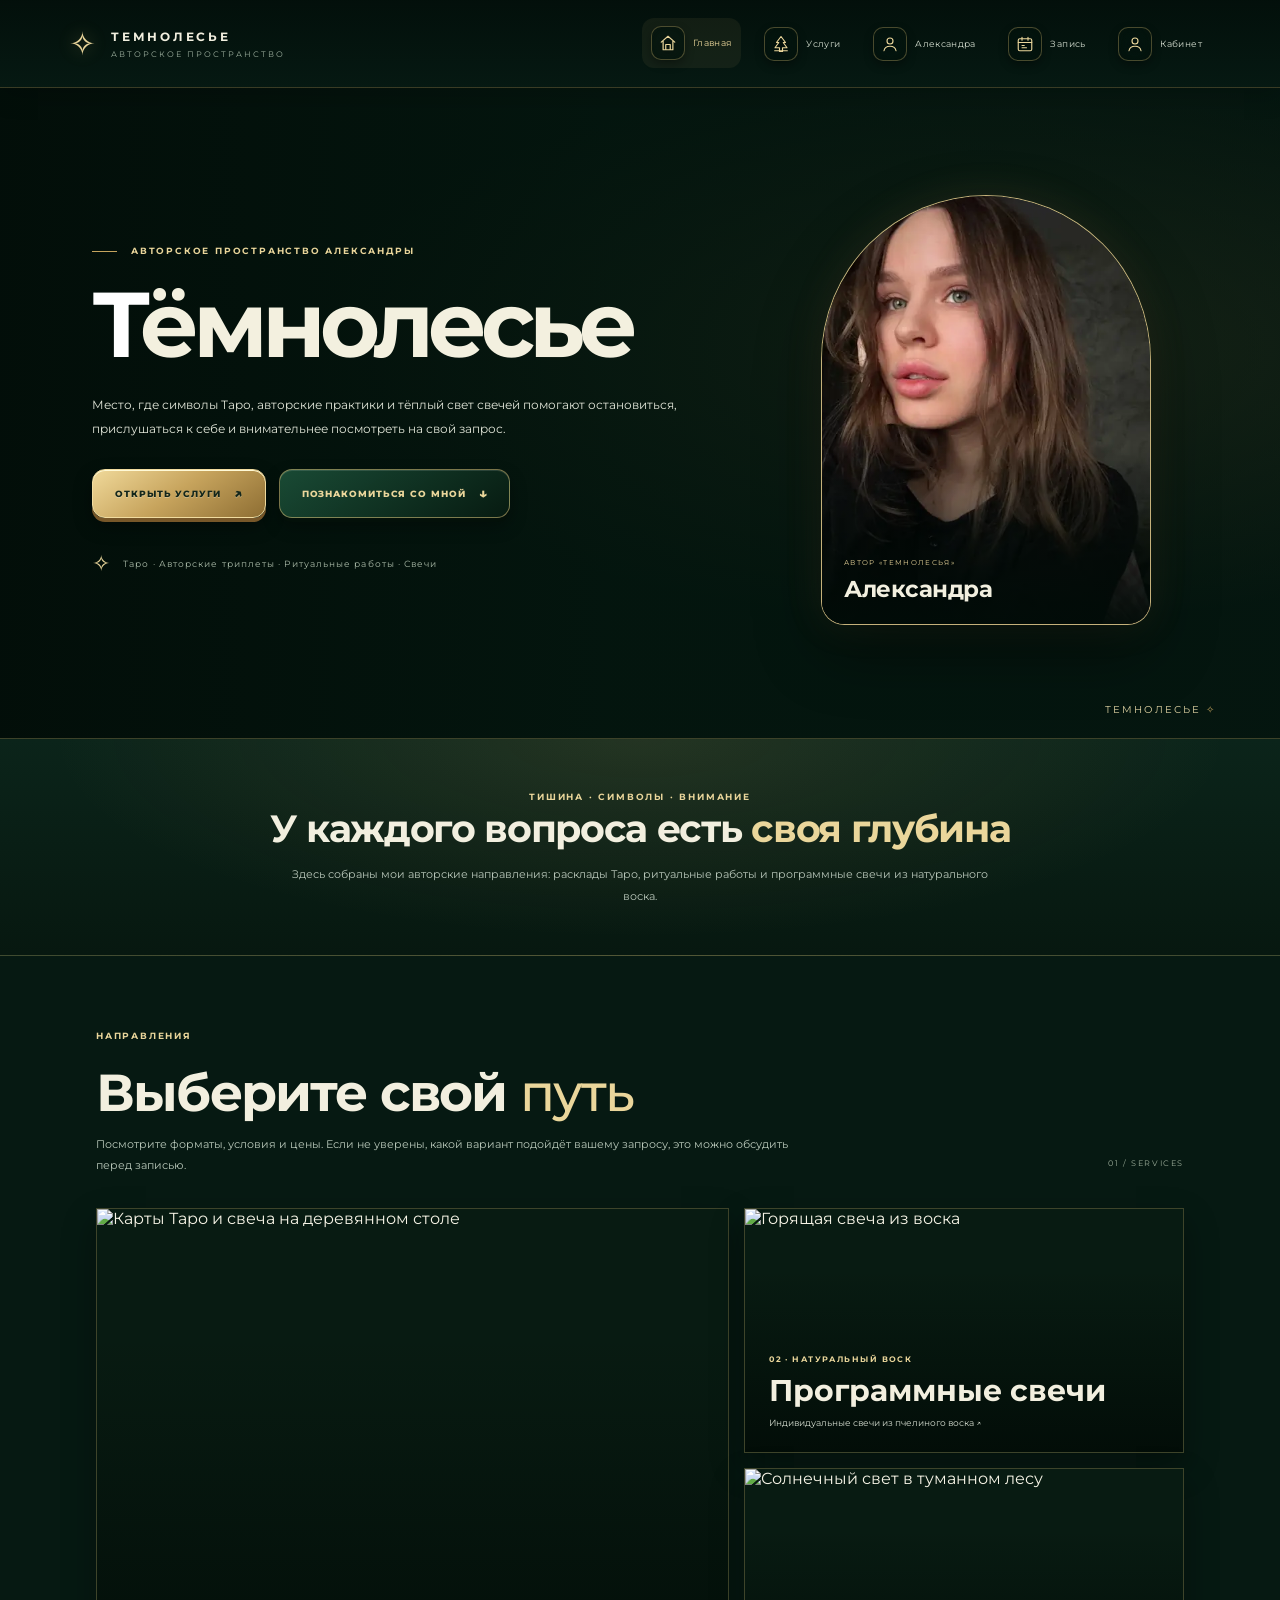
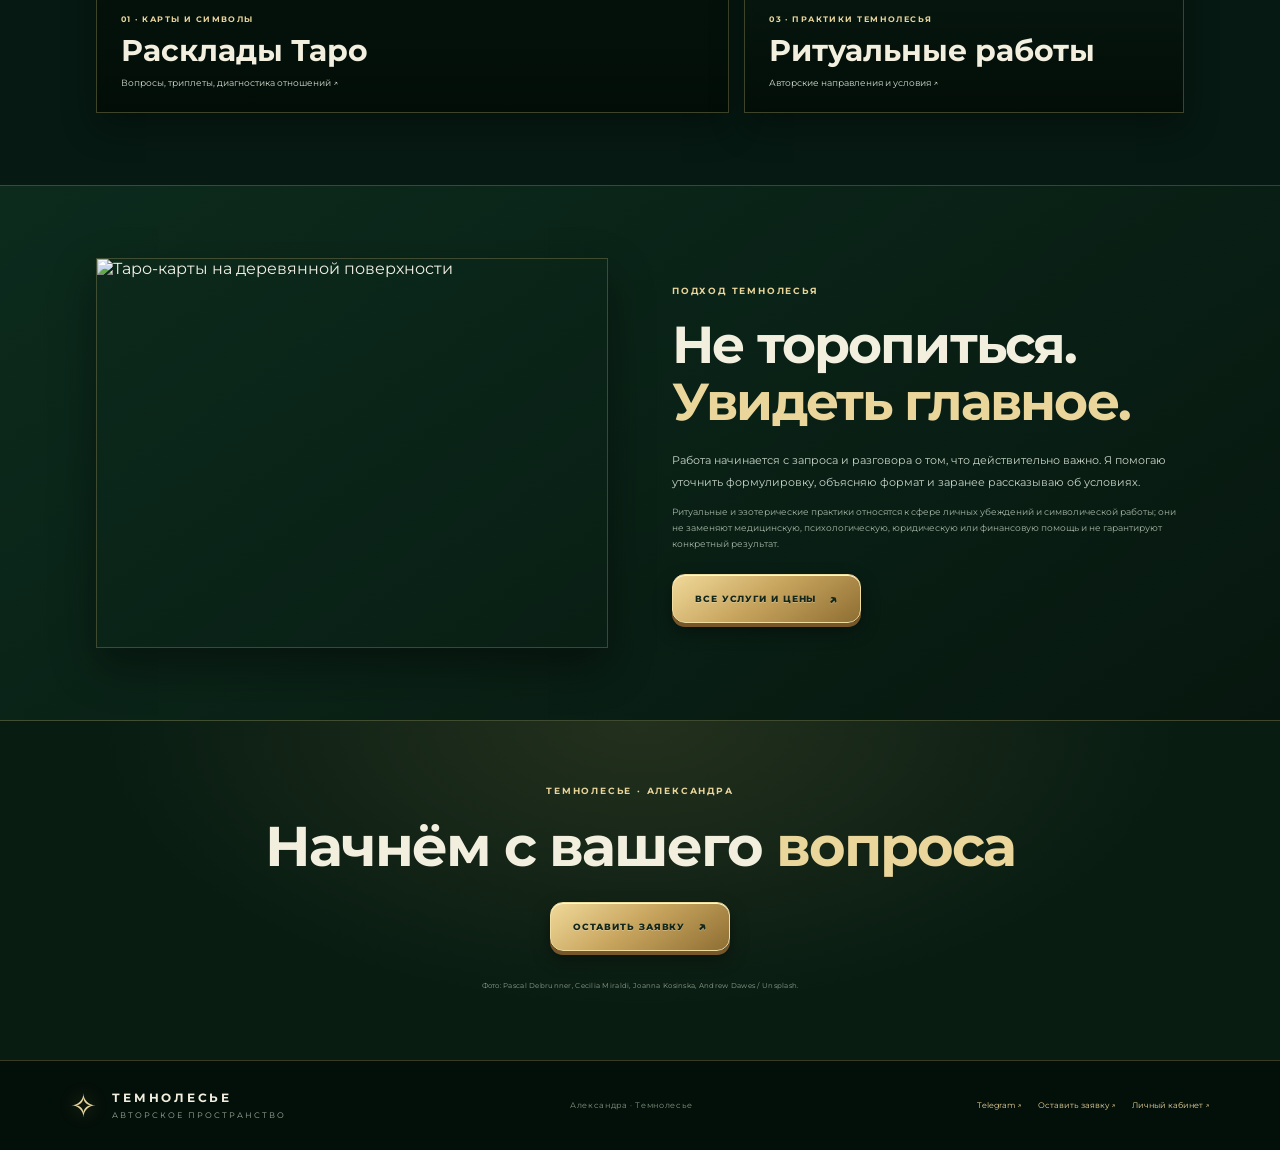
==== commit 2d6e7c85: "Refresh cache and load verified Alexandra portrait" ====
--- a/index.html
+++ b/index.html
@@ -1,5 +1,5 @@
 <!doctype html>
-<html lang="ru"><head><meta charset="utf-8"><meta name="viewport" content="width=device-width,initial-scale=1"><meta name="theme-color" content="#061912"><meta name="description" content="Темнолесье — авторские расклады Таро, ритуальные работы и программные свечи Александры."><title>Темнолесье · Александра</title><link rel="preconnect" href="https://fonts.googleapis.com"><link rel="preconnect" href="https://fonts.gstatic.com" crossorigin><link href="https://fonts.googleapis.com/css2?family=Montserrat:wght@300;400;500;600;700;800&display=swap" rel="stylesheet"><link rel="stylesheet" href="styles.css?v=5"></head>
+<html lang="ru"><head><meta charset="utf-8"><meta name="viewport" content="width=device-width,initial-scale=1"><meta name="theme-color" content="#061912"><meta name="description" content="Темнолесье — авторские расклады Таро, ритуальные работы и программные свечи Александры."><title>Темнолесье · Александра</title><link rel="preconnect" href="https://fonts.googleapis.com"><link rel="preconnect" href="https://fonts.gstatic.com" crossorigin><link href="https://fonts.googleapis.com/css2?family=Montserrat:wght@300;400;500;600;700;800&display=swap" rel="stylesheet"><link rel="stylesheet" href="styles.css?v=6"></head>
 <body><div id="siteHeader"></div><main>
 <section class="hero hero-temnolese">
  <div class="hero-temnolese-shade"></div>
@@ -10,16 +10,16 @@
   <div class="hero-actions"><a class="button button-gold" href="alexandra.html">Открыть услуги <span>↗</span></a><a class="button button-glass" href="about.html">Познакомиться со мной <span>↓</span></a></div>
   <div class="hero-note"><span class="note-star">✧</span><span>Таро · Авторские триплеты · Ритуальные работы · Свечи</span></div>
  </div>
- <a class="hero-portrait-large reveal" href="about.html" aria-label="Подробнее об Александре"><img src="assets/alexandra-photo.webp" alt="Александра"><span class="hero-portrait-caption"><small>АВТОР «ТЕМНОЛЕСЬЯ»</small><b>Александра</b></span></a>
+ <a class="hero-portrait-large reveal" href="about.html" aria-label="Подробнее об Александре"><img src="assets/alexandra-photo.webp?v=6" alt="Фотография Александры" loading="eager" decoding="async" fetchpriority="high"><span class="hero-portrait-caption"><small>АВТОР «ТЕМНОЛЕСЬЯ»</small><b>Александра</b></span></a>
  <span class="hero-index">ТЕМНОЛЕСЬЕ <i>✧</i></span>
 </section>
 <section class="intro-strip intro-temnolese"><span class="eyebrow">ТИШИНА · СИМВОЛЫ · ВНИМАНИЕ</span><h2>У каждого вопроса есть <em>своя глубина</em></h2><p>Здесь собраны мои авторские направления: расклады Таро, ритуальные работы и программные свечи из натурального воска.</p></section>
 <section class="section"><div class="section-heading"><div><p class="eyebrow">НАПРАВЛЕНИЯ</p><h2>Выберите свой <em>путь</em></h2><p class="section-subtitle">Посмотрите форматы, условия и цены. Если не уверены, какой вариант подойдёт вашему запросу, это можно обсудить перед записью.</p></div><span class="section-index">01 / SERVICES</span></div>
 <div class="temno-photo-grid">
- <a class="temno-photo-card temno-photo-tarot reveal" href="alexandra.html#tarot"><img src="https://images.unsplash.com/photo-1694144167581-8bc49479f6b7?auto=format&fit=crop&w=1400&q=82" alt="Карты Таро и свеча на деревянном столе"><span class="temno-photo-overlay"><small>01 · КАРТЫ И СИМВОЛЫ</small><b>Расклады Таро</b><i>Вопросы, триплеты, диагностика отношений ↗</i></span></a>
- <a class="temno-photo-card temno-photo-candles reveal" href="alexandra.html#candles"><img src="https://images.unsplash.com/photo-1668086682339-f14262879c18?auto=format&fit=crop&w=1200&q=82" alt="Горящая свеча из воска"><span class="temno-photo-overlay"><small>02 · НАТУРАЛЬНЫЙ ВОСК</small><b>Программные свечи</b><i>Индивидуальные свечи из пчелиного воска ↗</i></span></a>
- <a class="temno-photo-card temno-photo-forest reveal" href="alexandra.html#rituals"><img src="https://images.unsplash.com/photo-1762755126280-6d8a4f9d1115?auto=format&fit=crop&w=1200&q=82" alt="Солнечный свет в туманном лесу"><span class="temno-photo-overlay"><small>03 · ПРАКТИКИ ТЕМНОЛЕСЬЯ</small><b>Ритуальные работы</b><i>Авторские направления и условия ↗</i></span></a>
+ <a class="temno-photo-card temno-photo-tarot reveal" href="alexandra.html#tarot"><img loading="lazy" decoding="async" src="https://images.unsplash.com/photo-1694144167581-8bc49479f6b7?auto=format&fit=crop&w=1400&q=82" alt="Карты Таро и свеча на деревянном столе"><span class="temno-photo-overlay"><small>01 · КАРТЫ И СИМВОЛЫ</small><b>Расклады Таро</b><i>Вопросы, триплеты, диагностика отношений ↗</i></span></a>
+ <a class="temno-photo-card temno-photo-candles reveal" href="alexandra.html#candles"><img loading="lazy" decoding="async" src="https://images.unsplash.com/photo-1668086682339-f14262879c18?auto=format&fit=crop&w=1200&q=82" alt="Горящая свеча из воска"><span class="temno-photo-overlay"><small>02 · НАТУРАЛЬНЫЙ ВОСК</small><b>Программные свечи</b><i>Индивидуальные свечи из пчелиного воска ↗</i></span></a>
+ <a class="temno-photo-card temno-photo-forest reveal" href="alexandra.html#rituals"><img loading="lazy" decoding="async" src="https://images.unsplash.com/photo-1762755126280-6d8a4f9d1115?auto=format&fit=crop&w=1200&q=82" alt="Солнечный свет в туманном лесу"><span class="temno-photo-overlay"><small>03 · ПРАКТИКИ ТЕМНОЛЕСЬЯ</small><b>Ритуальные работы</b><i>Авторские направления и условия ↗</i></span></a>
 </div></section>
-<section class="section temno-feature-section"><div class="temno-feature-grid"><div class="temno-feature-photo reveal"><img src="https://images.unsplash.com/photo-1728241189719-ea4327c16eee?auto=format&fit=crop&w=1300&q=82" alt="Таро-карты на деревянной поверхности"></div><div class="temno-feature-copy reveal"><p class="eyebrow">ПОДХОД ТЕМНОЛЕСЬЯ</p><h2>Не торопиться.<br><em>Увидеть главное.</em></h2><p>Работа начинается с запроса и разговора о том, что действительно важно. Я помогаю уточнить формулировку, объясняю формат и заранее рассказываю об условиях.</p><p class="muted">Ритуальные и эзотерические практики относятся к сфере личных убеждений и символической работы; они не заменяют медицинскую, психологическую, юридическую или финансовую помощь и не гарантируют конкретный результат.</p><a class="button button-gold" href="alexandra.html">Все услуги и цены <span>↗</span></a></div></div></section>
+<section class="section temno-feature-section"><div class="temno-feature-grid"><div class="temno-feature-photo reveal"><img loading="lazy" decoding="async" src="https://images.unsplash.com/photo-1728241189719-ea4327c16eee?auto=format&fit=crop&w=1300&q=82" alt="Таро-карты на деревянной поверхности"></div><div class="temno-feature-copy reveal"><p class="eyebrow">ПОДХОД ТЕМНОЛЕСЬЯ</p><h2>Не торопиться.<br><em>Увидеть главное.</em></h2><p>Работа начинается с запроса и разговора о том, что действительно важно. Я помогаю уточнить формулировку, объясняю формат и заранее рассказываю об условиях.</p><p class="muted">Ритуальные и эзотерические практики относятся к сфере личных убеждений и символической работы; они не заменяют медицинскую, психологическую, юридическую или финансовую помощь и не гарантируют конкретный результат.</p><a class="button button-gold" href="alexandra.html">Все услуги и цены <span>↗</span></a></div></div></section>
 <section class="closing-cta closing-temnolese"><p class="eyebrow">ТЕМНОЛЕСЬЕ · АЛЕКСАНДРА</p><h2>Начнём с вашего <em>вопроса</em></h2><a href="booking.html" class="button button-gold">Оставить заявку <span>↗</span></a><p class="photo-credit">Фото: Pascal Debrunner, Cecilia Miraldi, Joanna Kosinska, Andrew Dawes / Unsplash.</p></section>
-</main><div id="siteFooter"></div><script src="services.js?v=5"></script><script src="app.js?v=5"></script></body></html>+</main><div id="siteFooter"></div><script src="services.js?v=6"></script><script src="app.js?v=6"></script></body></html>
--- a/styles.css
+++ b/styles.css
@@ -554,3 +554,162 @@
   filter:saturate(.82) sepia(.07) contrast(1.03) brightness(.94) !important;
   mix-blend-mode:normal !important;
 }
+
+/* ==========================================================
+   TEMNOLESE — standalone Alexandra brand and photographic art
+   ========================================================== */
+:root{--forest:#061912;--forest-2:#0b241a;--emerald:#123d2d;--emerald-2:#1a513b;--gold:#c5a45e;--gold-light:#ead69b;--cream:#f2efdf}
+.bg-forest,.services-hero,.booking-hero,.account-hero{
+ background-image:linear-gradient(90deg,rgba(2,15,10,.84),rgba(5,24,17,.64)),url("https://images.unsplash.com/photo-1762755126280-6d8a4f9d1115?auto=format&fit=crop&w=1800&q=82") !important;
+ background-position:center;background-size:cover;
+}
+.bg-oracle,.bg-matrix{
+ background-image:linear-gradient(90deg,rgba(2,15,10,.76),rgba(5,24,17,.48)),url("https://images.unsplash.com/photo-1694144167581-8bc49479f6b7?auto=format&fit=crop&w=1600&q=80") !important;
+ background-position:center;background-size:cover;
+}
+.nav-home,.nav-forest,.nav-matrix,.nav-oracle,.nav-booking,.nav-user{
+ background-position:center;background-size:cover;
+}
+.nav-home,.nav-forest,.nav-user{background-image:linear-gradient(#06191299,#06191299),url("https://images.unsplash.com/photo-1762755126280-6d8a4f9d1115?auto=format&fit=crop&w=220&q=65")}
+.nav-oracle,.nav-booking{background-image:linear-gradient(#06191299,#06191299),url("https://images.unsplash.com/photo-1694144167581-8bc49479f6b7?auto=format&fit=crop&w=220&q=65")}
+.nav-matrix{background-image:linear-gradient(#06191299,#06191299),url("https://images.unsplash.com/photo-1668086682339-f14262879c18?auto=format&fit=crop&w=220&q=65")}
+.hero-temnolese{
+ min-height:650px;
+ display:grid;
+ grid-template-columns:minmax(0,1.12fr) minmax(310px,.72fr);
+ align-items:center;
+ gap:clamp(24px,5vw,78px);
+ padding:64px clamp(26px,7.2vw,112px) 70px;
+ position:relative;
+ isolation:isolate;
+ background-image:url("https://images.unsplash.com/photo-1762755126280-6d8a4f9d1115?auto=format&fit=crop&w=2000&q=85");
+ background-size:cover;background-position:center 53%;
+}
+.hero-temnolese-shade{
+ position:absolute;inset:0;z-index:-1;
+ background:linear-gradient(90deg,rgba(2,13,8,.90) 0%,rgba(3,20,13,.78) 48%,rgba(3,18,12,.46) 100%),
+ radial-gradient(ellipse at 78% 40%,rgba(207,169,91,.17),transparent 50%);
+}
+.hero-temnolese .hero-copy{max-width:720px}
+.hero-temnolese h1{
+ font-size:clamp(52px,7.2vw,94px);line-height:.99;letter-spacing:-.065em;
+ margin:0 0 22px;color:#f3f0df;
+}
+.hero-temnolese h1::first-letter{color:#fff}
+.hero-temnolese .lead{max-width:620px;font-size:12px;line-height:2;color:#e2e6d9}
+.hero-temnolese .eyebrow{font-size:9px;letter-spacing:.2em;margin-bottom:20px}
+.hero-temnolese .hero-actions{margin-top:28px}
+.hero-temnolese .hero-note{margin-top:32px}
+.hero-portrait-large{
+ width:min(100%,330px);height:430px;justify-self:center;align-self:center;
+ position:relative;display:block;overflow:hidden;
+ border:1px solid rgba(229,203,140,.85);border-radius:170px 170px 24px 24px;
+ background:#0b241a;box-shadow:0 24px 65px rgba(0,0,0,.48),0 0 38px rgba(205,171,96,.12);
+ transition:transform .28s,box-shadow .28s;
+}
+.hero-portrait-large:hover{transform:translateY(-6px);box-shadow:0 30px 70px rgba(0,0,0,.55),0 0 46px rgba(205,171,96,.2)}
+.hero-portrait-large img{display:block;width:100%;height:100%;object-fit:cover;object-position:center 35%;filter:none!important;mix-blend-mode:normal!important}
+.hero-portrait-large:after{content:"";position:absolute;inset:58% 0 0;background:linear-gradient(transparent,rgba(1,12,8,.94))}
+.hero-portrait-caption{position:absolute;left:22px;right:18px;bottom:21px;z-index:2}
+.hero-portrait-caption small{display:block;color:var(--gold-light);font-size:7px;letter-spacing:.19em;margin-bottom:8px}
+.hero-portrait-caption b{font-size:23px;letter-spacing:-.02em}
+.hero-temnolese .hero-index{color:#e1d4a4}
+.intro-temnolese{
+ background:radial-gradient(ellipse at 50% 0,rgba(199,163,91,.13),transparent 65%),linear-gradient(180deg,#0b241a,#071810);
+ border-top:1px solid var(--line);border-bottom:1px solid var(--line);
+}
+.temno-photo-grid{display:grid;grid-template-columns:1.18fr .82fr;grid-template-rows:245px 245px;gap:15px}
+.temno-photo-card{position:relative;display:block;overflow:hidden;border:1px solid var(--line);background:#081b12;box-shadow:0 14px 32px #0005;isolation:isolate}
+.temno-photo-card:first-child{grid-row:span 2}
+.temno-photo-card img{position:absolute;inset:0;width:100%;height:100%;object-fit:cover;transition:transform .55s ease;filter:saturate(.83) contrast(1.04)}
+.temno-photo-card:hover img{transform:scale(1.045)}
+.temno-photo-overlay{position:absolute;inset:25% 0 0;display:flex;flex-direction:column;justify-content:flex-end;align-items:flex-start;padding:24px;background:linear-gradient(180deg,transparent,rgba(2,12,7,.92))}
+.temno-photo-overlay small{font-size:8px;letter-spacing:.18em;color:var(--gold-light);font-weight:700;margin-bottom:10px}
+.temno-photo-overlay b{font-size:clamp(20px,2.6vw,30px);line-height:1.12}
+.temno-photo-overlay i{font-style:normal;font-size:9px;color:#d2dacd;margin-top:10px}
+.temno-feature-section{background:linear-gradient(145deg,#0c2b1d,#07170f);border-block:1px solid var(--line)}
+.temno-feature-grid{display:grid;grid-template-columns:1fr 1fr;align-items:center;gap:clamp(24px,5vw,72px)}
+.temno-feature-photo{height:390px;border:1px solid var(--line);overflow:hidden;box-shadow:0 18px 40px #0006}
+.temno-feature-photo img{width:100%;height:100%;object-fit:cover;object-position:center;filter:saturate(.82)}
+.temno-feature-copy h2{font-size:clamp(31px,4.2vw,52px);line-height:1.1;margin:0 0 18px}
+.temno-feature-copy p:not(.eyebrow){font-size:11px;line-height:2;color:#cad5c8}
+.temno-feature-copy .button{margin-top:13px}
+.photo-credit{margin:30px 0 0!important;color:#8fa18f!important;font-size:7px!important;letter-spacing:.04em}
+.closing-temnolese{background:radial-gradient(ellipse at 50% 0,rgba(197,164,94,.15),transparent 60%),#081c12}
+.services-hero{
+ background-image:linear-gradient(90deg,rgba(2,13,8,.90),rgba(3,20,13,.62)),url("https://images.unsplash.com/photo-1762755126280-6d8a4f9d1115?auto=format&fit=crop&w=1800&q=82") !important;
+ min-height:390px;
+}
+.tarot-layout{display:grid;grid-template-columns:1.05fr .95fr;gap:18px;align-items:stretch}
+.tarot-photo{min-height:390px;overflow:hidden;border:1px solid var(--line);box-shadow:0 13px 32px #0005}
+.tarot-photo img{width:100%;height:100%;min-height:390px;object-fit:cover;object-position:center}
+.tarot-price-card{padding:30px 32px}
+.tarot-price-card .button{margin-top:18px}
+.discount-wide{display:flex;align-items:center;gap:24px;margin-top:18px;padding:22px 28px;background:linear-gradient(145deg,#16432d,#092116);border:1px solid var(--line);box-shadow:0 12px 26px #0004}
+.discount-wide>div{flex:1}
+.discount-wide .eyebrow{margin:0 0 8px}
+.discount-wide h3{font-size:20px;margin:0 0 6px}
+.discount-wide p:not(.eyebrow){font-size:10px;line-height:1.8;color:#cad4c6;margin:0}
+.discount-wide strong{font-size:50px;line-height:1;color:var(--gold-light)}
+.service-tiles{display:grid;grid-template-columns:repeat(3,1fr);gap:12px}
+.service-tile{display:flex;flex-direction:column;padding:21px 22px;background:linear-gradient(145deg,#143b29,#091e14);border:1px solid var(--line);min-height:218px;box-shadow:0 9px 23px #0004}
+.service-tile small{font-size:7px;color:var(--gold-light);letter-spacing:.14em}
+.service-tile h3{font-size:19px;margin:14px 0 8px}
+.service-tile p{font-size:9px;line-height:1.85;color:#c2cec0;margin:0 0 15px}
+.service-tile span{font-size:8px;color:#99ad9b;margin-top:auto}
+.service-tile a{font-size:8px;font-weight:700;letter-spacing:.1em;text-transform:uppercase;color:var(--gold-light);border-top:1px solid var(--line);padding-top:12px;margin-top:13px}
+.ritual-photo-banner{height:230px;position:relative;overflow:hidden;border:1px solid var(--line);margin:0 0 28px}
+.ritual-photo-banner img{width:100%;height:100%;object-fit:cover;object-position:center 52%;filter:saturate(.78)}
+.ritual-photo-banner:after{content:"";position:absolute;inset:0;background:linear-gradient(90deg,rgba(1,12,7,.55),transparent 75%)}
+.ritual-photo-banner span{position:absolute;z-index:1;left:24px;bottom:20px;font-size:9px;font-weight:700;letter-spacing:.2em;color:var(--gold-light)}
+.ritual-card{display:flex;flex-direction:column}
+.ritual-card a{margin-top:14px;padding-top:11px;border-top:1px solid rgba(40,57,39,.16);font-size:8px;letter-spacing:.1em;text-transform:uppercase;font-weight:700;color:#8c6a31}
+.candle-layout-photo{grid-template-columns:.9fr 1.1fr;align-items:stretch}
+.candle-real-photo{min-height:350px;overflow:hidden;border:1px solid var(--line);box-shadow:0 12px 30px #0005}
+.candle-real-photo img{width:100%;height:100%;min-height:350px;object-fit:cover;object-position:center}
+.candle-info{padding:22px 28px;background:linear-gradient(145deg,#123925,#07190f);border:1px solid var(--line)}
+.candle-info .button{margin-top:18px}
+.about-hero{display:grid;grid-template-columns:.9fr 1.1fr;align-items:center;gap:clamp(28px,6vw,86px);padding:72px clamp(26px,8vw,120px);min-height:570px;background-image:linear-gradient(90deg,rgba(2,14,9,.85),rgba(5,25,17,.68)),url("https://images.unsplash.com/photo-1762755126280-6d8a4f9d1115?auto=format&fit=crop&w=1800&q=82");background-size:cover;background-position:center}
+.about-photo{height:440px;max-width:340px;width:100%;justify-self:center;position:relative;overflow:hidden;border:1px solid rgba(229,203,140,.85);border-radius:170px 170px 22px 22px;padding:7px;background:linear-gradient(145deg,#e2c47e,#806032,#e1c47e);box-shadow:0 20px 48px #0008}
+.about-photo img{width:100%;height:100%;object-fit:cover;object-position:center 35%;border-radius:160px 160px 15px 15px;filter:none!important;mix-blend-mode:normal!important}
+.about-photo span{position:absolute;left:18px;bottom:22px;color:#f1dca7;font-size:7px;letter-spacing:.15em;text-shadow:0 2px 8px #000}
+.about-copy{max-width:650px}
+.about-copy h1{font-size:clamp(44px,5.3vw,68px);line-height:1;margin:0 0 22px}
+.about-copy p:not(.eyebrow){font-size:11px;line-height:2;color:#d2ddce;max-width:580px}
+.about-copy .hero-actions{margin-top:26px}
+.about-principles{background:linear-gradient(180deg,#071b12,#0c2c20)}
+.account-hero{background-image:linear-gradient(90deg,rgba(2,13,8,.9),rgba(3,20,13,.62)),url("https://images.unsplash.com/photo-1728241189719-ea4327c16eee?auto=format&fit=crop&w=1600&q=80") !important}
+.booking-hero{background-image:linear-gradient(90deg,rgba(2,13,8,.9),rgba(3,20,13,.62)),url("https://images.unsplash.com/photo-1694144167581-8bc49479f6b7?auto=format&fit=crop&w=1600&q=80") !important}
+@media(max-width:850px){
+ .hero-temnolese{grid-template-columns:1fr;min-height:0;padding:54px 25px 60px;gap:22px}
+ .hero-temnolese .hero-copy{max-width:720px}
+ .hero-temnolese h1{font-size:clamp(48px,9vw,68px)}
+ .hero-portrait-large{height:380px;width:min(75%,300px)}
+ .temno-feature-grid,.about-hero{grid-template-columns:1fr}
+ .about-photo{height:390px;width:290px;max-width:90%}
+ .about-copy{max-width:760px}
+ .tarot-layout{grid-template-columns:1fr}
+ .tarot-photo,.tarot-photo img{min-height:280px;height:300px}
+ .candle-layout-photo{grid-template-columns:1fr}
+ .candle-real-photo,.candle-real-photo img{min-height:300px;height:300px}
+ .service-tiles{grid-template-columns:1fr 1fr}
+}
+@media(max-width:600px){
+ .hero-temnolese{padding:42px 20px 48px}
+ .hero-temnolese h1{font-size:clamp(42px,12vw,58px)}
+ .hero-portrait-large{height:330px;width:min(78%,270px)}
+ .temno-photo-grid{grid-template-columns:1fr;grid-template-rows:250px 220px 220px}
+ .temno-photo-card:first-child{grid-row:auto}
+ .temno-feature-photo{height:270px}
+ .temno-feature-grid{gap:24px}
+ .about-hero{padding:44px 20px 50px;gap:26px}
+ .about-photo{height:335px;width:255px}
+ .about-copy h1{font-size:45px}
+ .service-tiles{grid-template-columns:1fr}
+ .discount-wide{align-items:flex-start;gap:14px;padding:20px}
+ .discount-wide strong{font-size:40px}
+ .ritual-photo-banner{height:180px}
+ .tarot-price-card{padding:23px}
+ .candle-real-photo,.candle-real-photo img{height:270px;min-height:270px}
+ .photo-credit{font-size:6px!important}
+}
